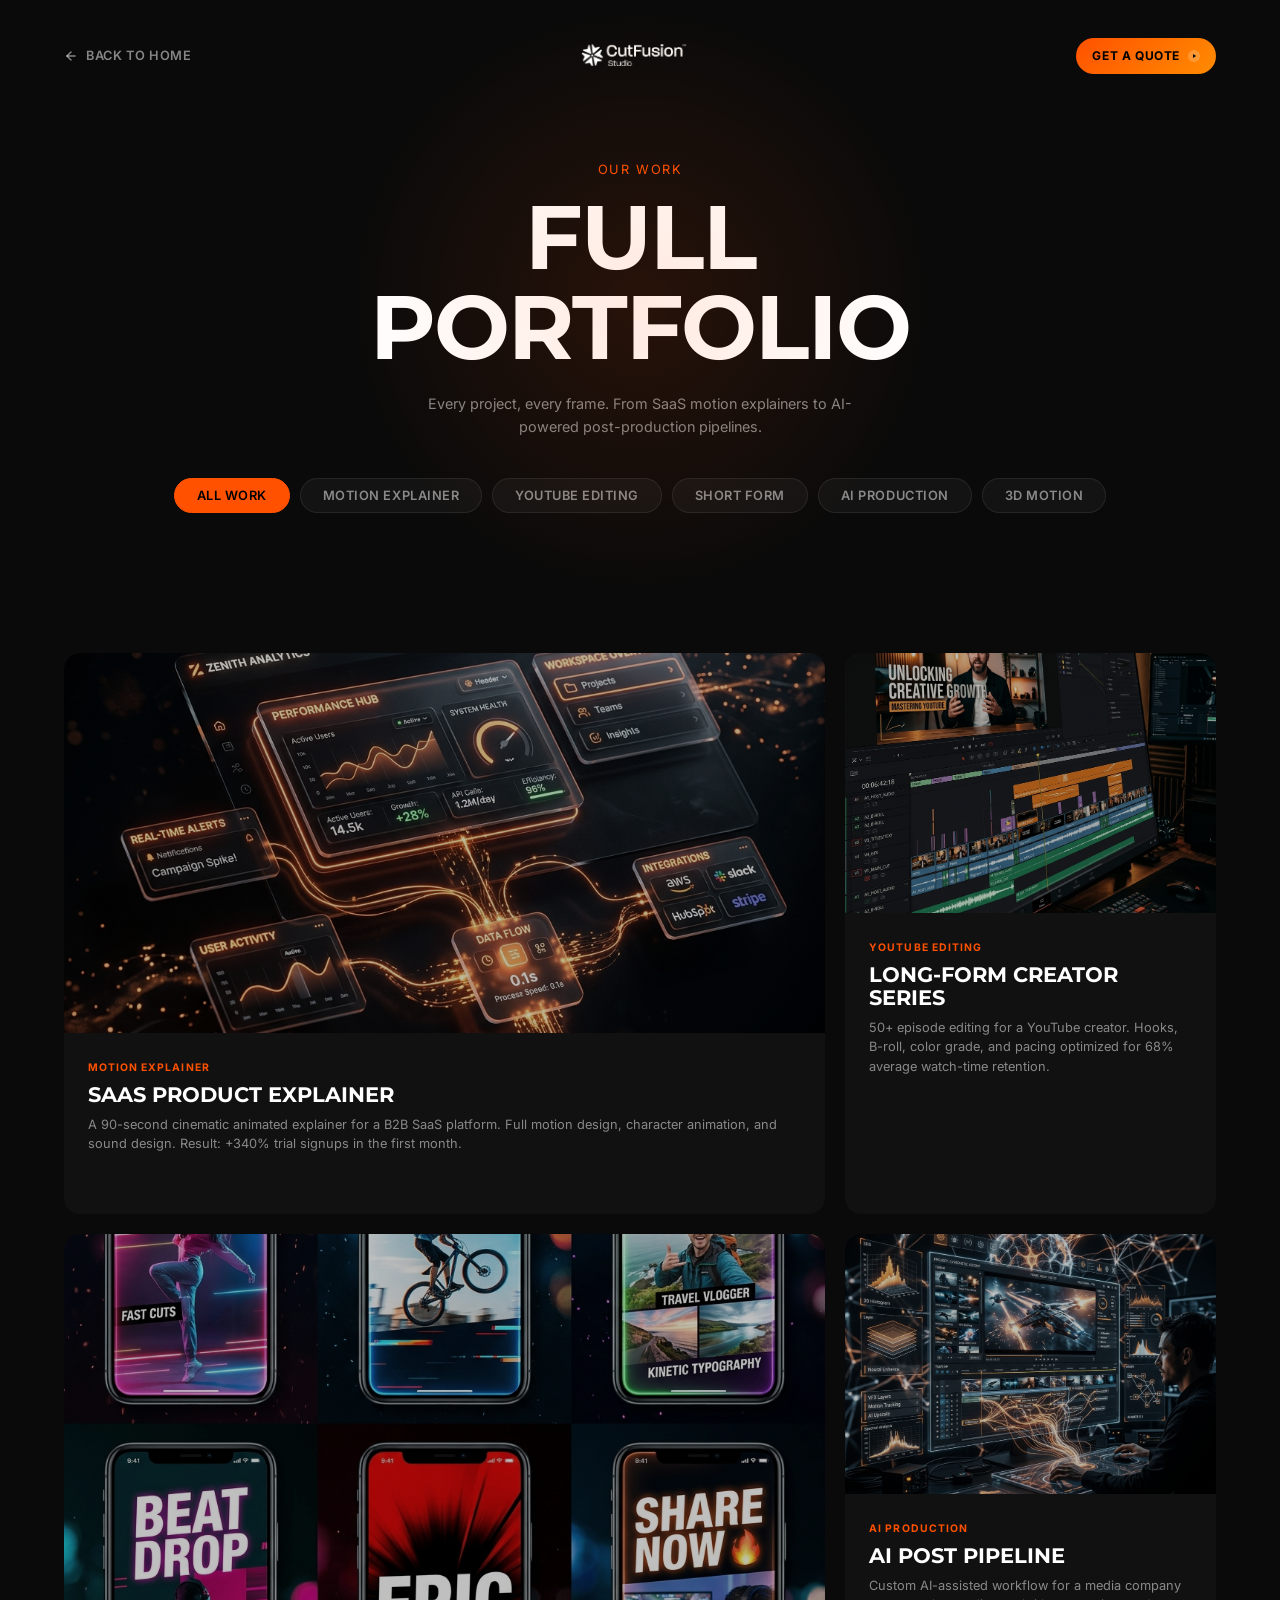
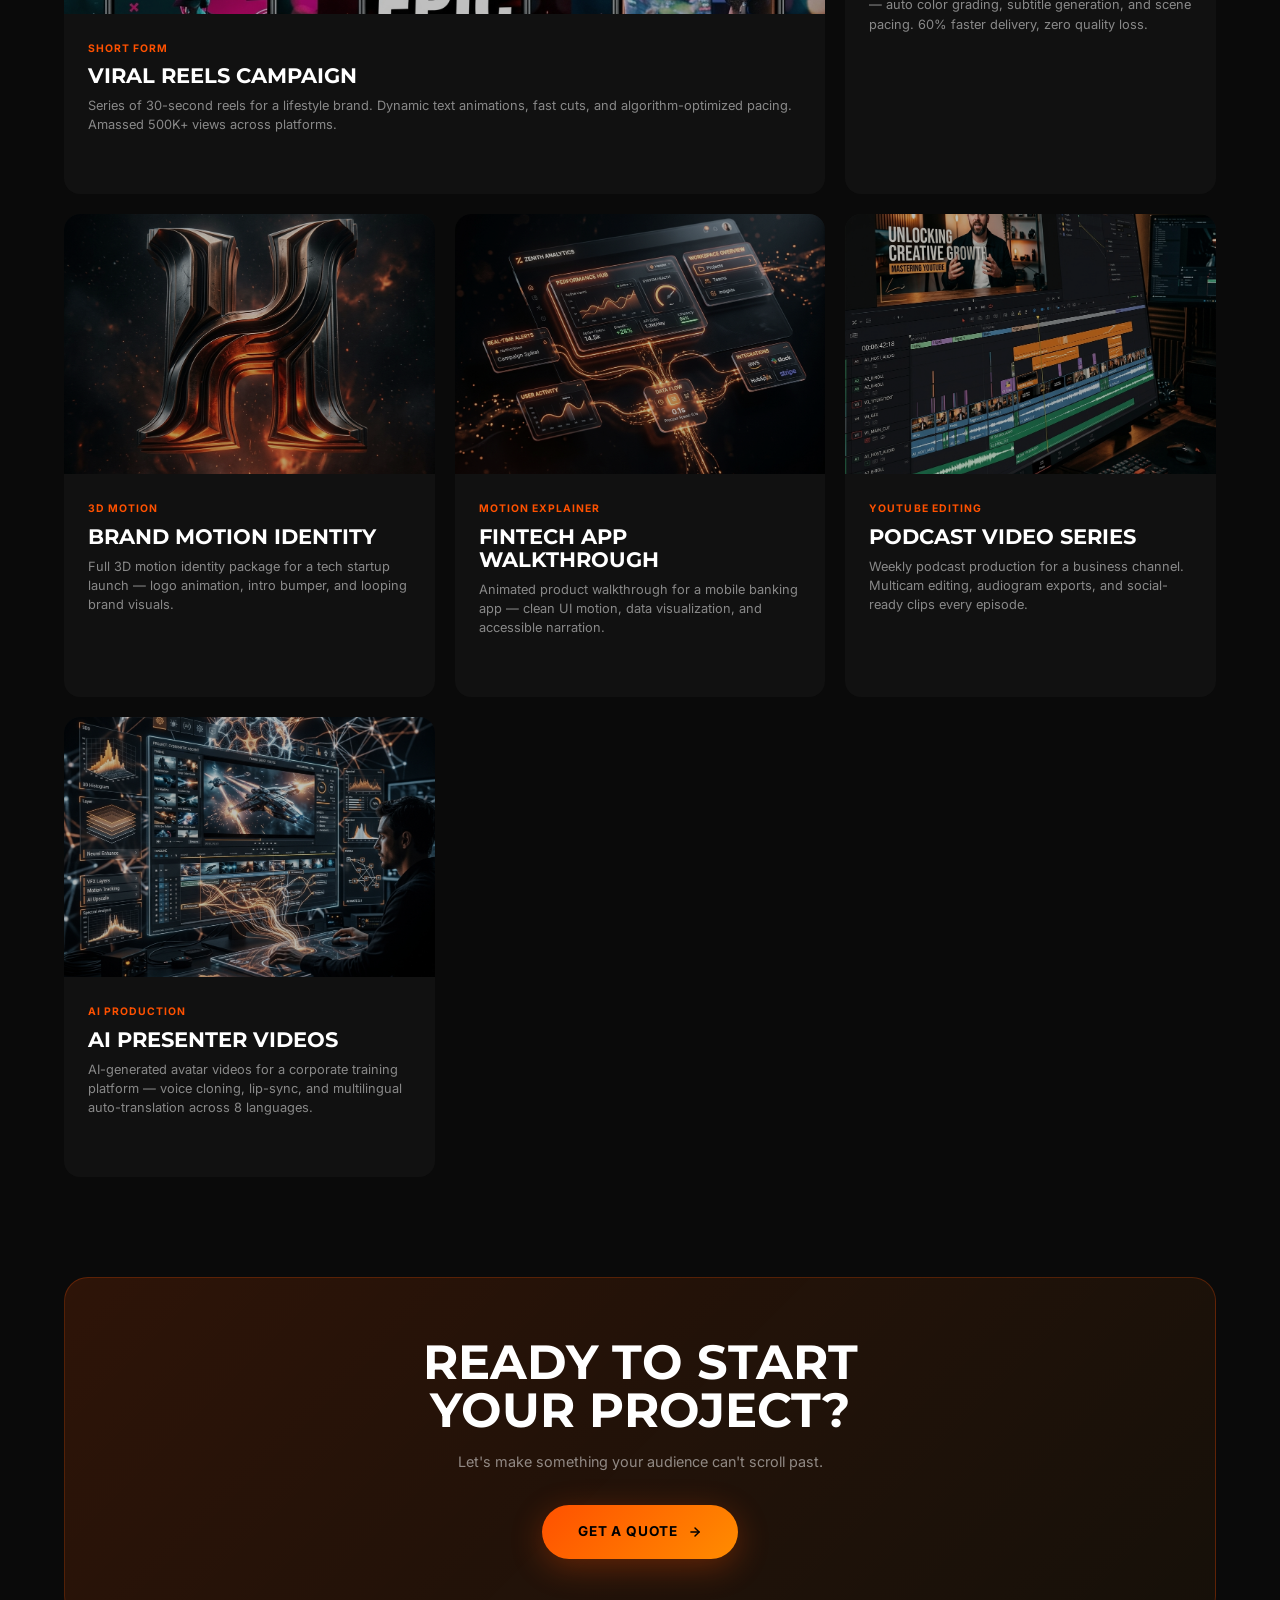
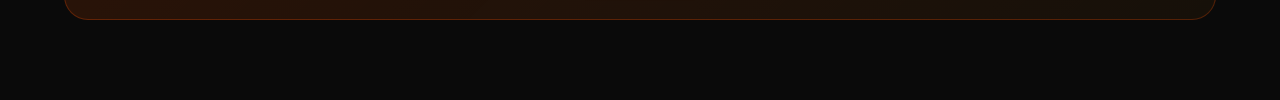
==== portfolio.html @ 1cc3f36e "Initial commit of CutFusion Studio" ====
<!DOCTYPE html>
<html lang="en">
<head>
  <meta charset="UTF-8" />
  <meta name="viewport" content="width=device-width, initial-scale=1.0" />
  <title>Portfolio — CutFusion Studio | Motion Design & Video Editing</title>
  <meta name="description" content="Full portfolio of CutFusion Studio — motion explainers, YouTube editing, short form reels, and AI post-production work." />
  <link rel="preconnect" href="https://fonts.googleapis.com" />
  <link rel="preconnect" href="https://fonts.gstatic.com" crossorigin />
  <link href="https://fonts.googleapis.com/css2?family=Montserrat:wght@700;900&family=Inter:wght@300;400;500;600;700&display=swap" rel="stylesheet" />
  <link rel="stylesheet" href="style.css" />
  <style>
    /* ── Portfolio Page Specific ── */
    .portfolio-page-hero {
      padding: 160px 0 80px;
      text-align: center;
      position: relative;
    }
    .portfolio-page-hero::before {
      content: '';
      position: absolute;
      top: 0; left: 50%;
      transform: translateX(-50%);
      width: 600px;
      height: 600px;
      background: radial-gradient(ellipse at center, rgba(255,81,0,0.12) 0%, transparent 70%);
      pointer-events: none;
    }
    .portfolio-filters {
      display: flex;
      justify-content: center;
      gap: 10px;
      flex-wrap: wrap;
      margin-bottom: 60px;
    }
    .filter-btn {
      padding: 9px 22px;
      border-radius: 100px;
      font-family: var(--font-body);
      font-size: 0.8rem;
      font-weight: 600;
      color: rgba(255,255,255,0.5);
      background: rgba(255,255,255,0.04);
      border: 1px solid rgba(255,255,255,0.08);
      cursor: pointer;
      transition: all 0.25s ease;
      letter-spacing: 0.04em;
      text-transform: uppercase;
    }
    .filter-btn:hover,
    .filter-btn.active {
      color: #000;
      background: var(--accent-primary);
      border-color: var(--accent-primary);
    }
    .portfolio-full-grid {
      display: grid;
      grid-template-columns: repeat(3, 1fr);
      gap: 20px;
      margin-bottom: 100px;
    }
    .portfolio-card {
      border-radius: 16px;
      overflow: hidden;
      background: #111;
      position: relative;
      cursor: pointer;
      transition: transform 0.4s var(--ease-out-expo), box-shadow 0.4s ease;
    }
    .portfolio-card:hover {
      transform: translateY(-6px) scale(1.01);
      box-shadow: 0 24px 60px rgba(0,0,0,0.6);
    }
    .portfolio-card img {
      width: 100%;
      height: 260px;
      object-fit: cover;
      display: block;
      filter: brightness(0.75) grayscale(15%);
      transition: filter 0.4s ease, transform 0.5s ease;
    }
    .portfolio-card:hover img {
      filter: brightness(0.9) grayscale(0%);
      transform: scale(1.04);
    }
    .portfolio-card-body {
      padding: 20px 24px 24px;
    }
    .portfolio-card-tag {
      display: inline-block;
      font-size: 0.65rem;
      font-weight: 700;
      text-transform: uppercase;
      letter-spacing: 0.1em;
      color: var(--accent-primary);
      margin-bottom: 8px;
    }
    .portfolio-card-title {
      font-family: var(--font-display);
      font-size: 1.3rem;
      text-transform: uppercase;
      color: #fff;
      margin-bottom: 8px;
      line-height: 1.1;
    }
    .portfolio-card-desc {
      font-size: 0.8rem;
      color: rgba(255,255,255,0.5);
      line-height: 1.5;
      font-family: var(--font-body);
    }
    .portfolio-card-link {
      display: flex;
      align-items: center;
      gap: 6px;
      margin-top: 16px;
      font-size: 0.78rem;
      font-weight: 600;
      font-family: var(--font-body);
      color: var(--accent-primary);
      text-decoration: none;
      opacity: 0;
      transform: translateY(4px);
      transition: opacity 0.3s ease, transform 0.3s ease;
    }
    .portfolio-card:hover .portfolio-card-link {
      opacity: 1;
      transform: translateY(0);
    }
    /* Featured card spans 2 cols */
    .portfolio-card--featured {
      grid-column: span 2;
    }
    .portfolio-card--featured img {
      height: 380px;
    }
    .back-btn {
      display: inline-flex;
      align-items: center;
      gap: 8px;
      font-family: var(--font-body);
      font-size: 0.8rem;
      font-weight: 600;
      color: rgba(255,255,255,0.5);
      text-decoration: none;
      transition: color 0.2s;
      letter-spacing: 0.05em;
      text-transform: uppercase;
    }
    .back-btn:hover { color: #fff; }

    @media (max-width: 900px) {
      .portfolio-full-grid { grid-template-columns: repeat(2, 1fr); }
      .portfolio-card--featured { grid-column: span 2; }
    }
    @media (max-width: 600px) {
      .portfolio-full-grid { grid-template-columns: 1fr; }
      .portfolio-card--featured { grid-column: span 1; }
      .portfolio-card--featured img { height: 240px; }
    }
  </style>
</head>
<body>

  <!-- Nav -->
  <nav class="nav" id="navbar">
    <div class="container" style="display: flex; justify-content: space-between; align-items: center;">
      <a href="index.html" class="back-btn">
        <svg width="14" height="14" viewBox="0 0 24 24" fill="none" stroke="currentColor" stroke-width="2.5" stroke-linecap="round" stroke-linejoin="round"><line x1="19" y1="12" x2="5" y2="12"></line><polyline points="12 19 5 12 12 5"></polyline></svg>
        Back to Home
      </a>
      <a href="index.html" class="nav-logo magnetic" data-hover style="display: flex; align-items: center; gap: 8px; text-decoration: none;">
        <img src="assets/images/logo.svg" alt="CutFusion Studio Logo" style="height: 64px; width: auto; object-fit: contain;">
      </a>
      <a href="index.html#contact" style="display: flex; align-items: center; gap: 8px; background: linear-gradient(135deg, #ff5100, #ff8c00); padding: 8px 16px; border-radius: 100px; color: #000; font-family: var(--font-body); font-weight: 700; font-size: 0.75rem; letter-spacing: 0.05em; text-transform: uppercase; text-decoration: none;">
        GET A QUOTE
        <svg width="12" height="12" viewBox="0 0 24 24" fill="currentColor"><circle cx="12" cy="12" r="12" fill="#fff" fill-opacity="0.2"/><polygon points="10 8 16 12 10 16" fill="#000"/></svg>
      </a>
    </div>
  </nav>

  <!-- Hero -->
  <section class="portfolio-page-hero">
    <div class="container">
      <p style="font-family: var(--font-body); font-size: 0.8rem; color: var(--accent-primary); text-transform: uppercase; letter-spacing: 0.12em; margin-bottom: 12px;">Our Work</p>
      <h1 style="font-family: var(--font-display); font-size: clamp(3rem, 7vw, 6rem); text-transform: uppercase; line-height: 1; letter-spacing: -0.02em; margin-bottom: 20px;">FULL<br>PORTFOLIO</h1>
      <p style="font-family: var(--font-body); font-size: 0.9rem; color: rgba(255,255,255,0.5); max-width: 480px; margin: 0 auto 40px; line-height: 1.6;">
        Every project, every frame. From SaaS motion explainers to AI-powered post-production pipelines.
      </p>

      <!-- Filter Buttons -->
      <div class="portfolio-filters">
        <button class="filter-btn active" data-filter="all">All Work</button>
        <button class="filter-btn" data-filter="motion">Motion Explainer</button>
        <button class="filter-btn" data-filter="youtube">YouTube Editing</button>
        <button class="filter-btn" data-filter="shortform">Short Form</button>
        <button class="filter-btn" data-filter="ai">AI Production</button>
        <button class="filter-btn" data-filter="3d">3D Motion</button>
      </div>
    </div>
  </section>

  <!-- Portfolio Grid -->
  <section style="padding-bottom: 80px;">
    <div class="container">
      <div class="portfolio-full-grid" id="portfolioGrid">

        <!-- Featured: SaaS Explainer -->
        <div class="portfolio-card portfolio-card--featured" id="saas" data-category="motion">
          <div style="overflow:hidden;">
            <img src="assets/images/portfolio_saas.png" alt="SaaS Explainer" loading="lazy">
          </div>
          <div class="portfolio-card-body">
            <span class="portfolio-card-tag">Motion Explainer</span>
            <h2 class="portfolio-card-title">SaaS Product Explainer</h2>
            <p class="portfolio-card-desc">A 90-second cinematic animated explainer for a B2B SaaS platform. Full motion design, character animation, and sound design. Result: +340% trial signups in the first month.</p>
            <a href="#" class="portfolio-card-link">View Case Study <svg width="12" height="12" viewBox="0 0 24 24" fill="none" stroke="currentColor" stroke-width="2.5" stroke-linecap="round" stroke-linejoin="round"><line x1="5" y1="12" x2="19" y2="12"></line><polyline points="12 5 19 12 12 19"></polyline></svg></a>
          </div>
        </div>

        <!-- YouTube Editing -->
        <div class="portfolio-card" id="youtube" data-category="youtube">
          <div style="overflow:hidden;">
            <img src="assets/images/portfolio_youtube.png" alt="YouTube Editing" loading="lazy">
          </div>
          <div class="portfolio-card-body">
            <span class="portfolio-card-tag">YouTube Editing</span>
            <h2 class="portfolio-card-title">Long-Form Creator Series</h2>
            <p class="portfolio-card-desc">50+ episode editing for a YouTube creator. Hooks, B-roll, color grade, and pacing optimized for 68% average watch-time retention.</p>
            <a href="#" class="portfolio-card-link">View Case Study <svg width="12" height="12" viewBox="0 0 24 24" fill="none" stroke="currentColor" stroke-width="2.5" stroke-linecap="round" stroke-linejoin="round"><line x1="5" y1="12" x2="19" y2="12"></line><polyline points="12 5 19 12 12 19"></polyline></svg></a>
          </div>
        </div>

        <!-- Short Form -->
        <div class="portfolio-card portfolio-card--featured" id="shortform" data-category="shortform">
          <div style="overflow:hidden;">
            <img src="assets/images/portfolio_short.png" alt="Short Form Reels" loading="lazy">
          </div>
          <div class="portfolio-card-body">
            <span class="portfolio-card-tag">Short Form</span>
            <h2 class="portfolio-card-title">Viral Reels Campaign</h2>
            <p class="portfolio-card-desc">Series of 30-second reels for a lifestyle brand. Dynamic text animations, fast cuts, and algorithm-optimized pacing. Amassed 500K+ views across platforms.</p>
            <a href="#" class="portfolio-card-link">View Case Study <svg width="12" height="12" viewBox="0 0 24 24" fill="none" stroke="currentColor" stroke-width="2.5" stroke-linecap="round" stroke-linejoin="round"><line x1="5" y1="12" x2="19" y2="12"></line><polyline points="12 5 19 12 12 19"></polyline></svg></a>
          </div>
        </div>

        <!-- AI Post Production -->
        <div class="portfolio-card" id="ai" data-category="ai">
          <div style="overflow:hidden;">
            <img src="assets/images/portfolio_ai.png" alt="AI Post Production" loading="lazy">
          </div>
          <div class="portfolio-card-body">
            <span class="portfolio-card-tag">AI Production</span>
            <h2 class="portfolio-card-title">AI Post Pipeline</h2>
            <p class="portfolio-card-desc">Custom AI-assisted workflow for a media company — auto color grading, subtitle generation, and scene pacing. 60% faster delivery, zero quality loss.</p>
            <a href="#" class="portfolio-card-link">View Case Study <svg width="12" height="12" viewBox="0 0 24 24" fill="none" stroke="currentColor" stroke-width="2.5" stroke-linecap="round" stroke-linejoin="round"><line x1="5" y1="12" x2="19" y2="12"></line><polyline points="12 5 19 12 12 19"></polyline></svg></a>
          </div>
        </div>

        <!-- 3D Motion -->
        <div class="portfolio-card" id="motion" data-category="3d">
          <div style="overflow:hidden;">
            <img src="assets/images/portfolio_motion.png" alt="3D Motion Design" loading="lazy">
          </div>
          <div class="portfolio-card-body">
            <span class="portfolio-card-tag">3D Motion</span>
            <h2 class="portfolio-card-title">Brand Motion Identity</h2>
            <p class="portfolio-card-desc">Full 3D motion identity package for a tech startup launch — logo animation, intro bumper, and looping brand visuals.</p>
            <a href="#" class="portfolio-card-link">View Case Study <svg width="12" height="12" viewBox="0 0 24 24" fill="none" stroke="currentColor" stroke-width="2.5" stroke-linecap="round" stroke-linejoin="round"><line x1="5" y1="12" x2="19" y2="12"></line><polyline points="12 5 19 12 12 19"></polyline></svg></a>
          </div>
        </div>

        <!-- Extra card 1 -->
        <div class="portfolio-card" data-category="motion">
          <div style="overflow:hidden;">
            <img src="assets/images/portfolio_saas.png" alt="Fintech Explainer" loading="lazy">
          </div>
          <div class="portfolio-card-body">
            <span class="portfolio-card-tag">Motion Explainer</span>
            <h2 class="portfolio-card-title">Fintech App Walkthrough</h2>
            <p class="portfolio-card-desc">Animated product walkthrough for a mobile banking app — clean UI motion, data visualization, and accessible narration.</p>
            <a href="#" class="portfolio-card-link">View Case Study <svg width="12" height="12" viewBox="0 0 24 24" fill="none" stroke="currentColor" stroke-width="2.5" stroke-linecap="round" stroke-linejoin="round"><line x1="5" y1="12" x2="19" y2="12"></line><polyline points="12 5 19 12 12 19"></polyline></svg></a>
          </div>
        </div>

        <!-- Extra card 2 -->
        <div class="portfolio-card" data-category="youtube">
          <div style="overflow:hidden;">
            <img src="assets/images/portfolio_youtube.png" alt="Podcast Editing" loading="lazy">
          </div>
          <div class="portfolio-card-body">
            <span class="portfolio-card-tag">YouTube Editing</span>
            <h2 class="portfolio-card-title">Podcast Video Series</h2>
            <p class="portfolio-card-desc">Weekly podcast production for a business channel. Multicam editing, audiogram exports, and social-ready clips every episode.</p>
            <a href="#" class="portfolio-card-link">View Case Study <svg width="12" height="12" viewBox="0 0 24 24" fill="none" stroke="currentColor" stroke-width="2.5" stroke-linecap="round" stroke-linejoin="round"><line x1="5" y1="12" x2="19" y2="12"></line><polyline points="12 5 19 12 12 19"></polyline></svg></a>
          </div>
        </div>

        <!-- Extra card 3 -->
        <div class="portfolio-card" data-category="ai">
          <div style="overflow:hidden;">
            <img src="assets/images/portfolio_ai.png" alt="AI Avatar" loading="lazy">
          </div>
          <div class="portfolio-card-body">
            <span class="portfolio-card-tag">AI Production</span>
            <h2 class="portfolio-card-title">AI Presenter Videos</h2>
            <p class="portfolio-card-desc">AI-generated avatar videos for a corporate training platform — voice cloning, lip-sync, and multilingual auto-translation across 8 languages.</p>
            <a href="#" class="portfolio-card-link">View Case Study <svg width="12" height="12" viewBox="0 0 24 24" fill="none" stroke="currentColor" stroke-width="2.5" stroke-linecap="round" stroke-linejoin="round"><line x1="5" y1="12" x2="19" y2="12"></line><polyline points="12 5 19 12 12 19"></polyline></svg></a>
          </div>
        </div>

      </div><!-- /grid -->

      <!-- CTA Banner -->
      <div style="background: linear-gradient(135deg, rgba(255,81,0,0.15), rgba(255,140,0,0.05)); border: 1px solid rgba(255,81,0,0.25); border-radius: 24px; padding: 60px 40px; text-align: center;">
        <h2 style="font-family: var(--font-display); font-size: clamp(2rem, 4vw, 3rem); text-transform: uppercase; margin-bottom: 16px; line-height: 1;">READY TO START<br>YOUR PROJECT?</h2>
        <p style="font-family: var(--font-body); color: rgba(255,255,255,0.5); margin-bottom: 32px; font-size: 0.9rem;">Let's make something your audience can't scroll past.</p>
        <a href="index.html#contact" style="display: inline-flex; align-items: center; gap: 10px; background: linear-gradient(135deg, #ff5100, #ff8c00); padding: 16px 36px; border-radius: 100px; color: #000; font-family: var(--font-body); font-weight: 700; font-size: 0.85rem; letter-spacing: 0.06em; text-transform: uppercase; text-decoration: none; transition: transform 0.2s, box-shadow 0.2s; box-shadow: 0 8px 32px rgba(255,81,0,0.3);">
          GET A QUOTE
          <svg width="14" height="14" viewBox="0 0 24 24" fill="none" stroke="currentColor" stroke-width="2.5" stroke-linecap="round" stroke-linejoin="round"><line x1="5" y1="12" x2="19" y2="12"></line><polyline points="12 5 19 12 12 19"></polyline></svg>
        </a>
      </div>

    </div>
  </section>

  <script>
    // ── Nav scroll effect ──
    const nav = document.getElementById('navbar');
    window.addEventListener('scroll', () => {
      nav.classList.toggle('scrolled', window.scrollY > 50);
    });

    // ── Filter buttons ──
    const filterBtns = document.querySelectorAll('.filter-btn');
    const cards = document.querySelectorAll('#portfolioGrid .portfolio-card');

    filterBtns.forEach(btn => {
      btn.addEventListener('click', () => {
        filterBtns.forEach(b => b.classList.remove('active'));
        btn.classList.add('active');

        const filter = btn.dataset.filter;
        cards.forEach(card => {
          const match = filter === 'all' || card.dataset.category === filter;
          card.style.opacity = match ? '1' : '0.2';
          card.style.pointerEvents = match ? 'auto' : 'none';
          card.style.transform = match ? '' : 'scale(0.97)';
          card.style.transition = 'opacity 0.3s ease, transform 0.3s ease';
          // Featured class toggle
          if (filter !== 'all' && card.classList.contains('portfolio-card--featured')) {
            card.style.gridColumn = match ? 'span 2' : 'span 1';
          } else if (filter === 'all') {
            card.style.gridColumn = card.classList.contains('portfolio-card--featured') ? 'span 2' : '';
          }
        });
      });
    });
  </script>
</body>
</html>
---- style.css ----
/* ═══════════════════════════════════════════════════════
   DESIGN SYSTEM — Hype Owl Media — Dark & Vibrant Orange
   ═══════════════════════════════════════════════════════ */

/* ── Google Fonts ── */
@import url('https://fonts.googleapis.com/css2?family=Montserrat:wght@400;500;700;900&family=Inter:wght@400;500;600&display=swap');

/* ── CSS Custom Properties ── */
:root {
  /* Colors — Deep darks with vibrant orange accents */
  --bg-primary: #0a0a0a;
  --bg-secondary: #141414;
  --bg-card: #1a1a1a;
  --bg-card-hover: #222222;
  --bg-glass: rgba(20, 20, 20, 0.85);

  --text-primary: #ffffff;
  --text-secondary: #a0a0a0;
  --text-muted: #666666;

  --accent-primary: #ff5100;    /* vibrant orange */
  --accent-secondary: #ff3300;  /* deeper orange/red */
  --accent-tertiary: #ff8c00;   /* lighter orange */
  --accent-warm: #ff5100;

  --gradient-hero: linear-gradient(135deg, #ff5100 0%, #ff8c00 100%);
  --gradient-card: linear-gradient(145deg, rgba(255, 81, 0, 0.1) 0%, rgba(255, 81, 0, 0.02) 100%);
  --gradient-glow: radial-gradient(600px circle at var(--mouse-x, 50%) var(--mouse-y, 50%), rgba(255, 81, 0, 0.15), transparent 40%);

  --border-subtle: rgba(255, 255, 255, 0.1);
  --border-hover: rgba(255, 81, 0, 0.4);

  /* Typography — Bold, Wide, Modern */
  --font-display: 'Montserrat', sans-serif;
  --font-heading: 'Montserrat', sans-serif;
  --font-body: 'Inter', sans-serif;

  /* Spacing */
  --section-padding: clamp(100px, 14vh, 180px);
  --container-width: 1400px;
  --container-padding: clamp(24px, 5vw, 80px);

  /* Transitions */
  --ease-out-expo: cubic-bezier(0.16, 1, 0.3, 1);
  --ease-out-quint: cubic-bezier(0.22, 1, 0.36, 1);
  --ease-in-out: cubic-bezier(0.65, 0, 0.35, 1);

  /* Cursor position (updated via JS) */
  --mouse-x: 50%;
  --mouse-y: 50%;
}

/* ── Reset & Base ── */
*, *::before, *::after {
  margin: 0;
  padding: 0;
  box-sizing: border-box;
}

html {
  scroll-behavior: smooth;
  scrollbar-width: thin;
  scrollbar-color: var(--accent-primary) var(--bg-secondary);
  cursor: none;
}

body {
  font-family: var(--font-body);
  background-color: var(--bg-primary);
  color: var(--text-primary);
  line-height: 1.6;
  overflow-x: hidden;
  cursor: none;
  -webkit-font-smoothing: antialiased;
  -moz-osx-font-smoothing: grayscale;
}

a { color: inherit; text-decoration: none; cursor: none; }
button { cursor: none; }
img { max-width: 100%; display: block; }
ul, ol { list-style: none; }

::selection {
  background: var(--accent-primary);
  color: var(--bg-primary);
}

::-webkit-scrollbar {
  width: 6px;
}
::-webkit-scrollbar-track {
  background: var(--bg-secondary);
}
::-webkit-scrollbar-thumb {
  background: var(--accent-primary);
  border-radius: 3px;
}

/* ── Grid Canvas Background ── */
#gridCanvas {
  position: fixed;
  top: 0;
  left: 0;
  width: 100%;
  height: 100%;
  z-index: 0;
  pointer-events: none;
  opacity: 1;
}

/* Make sure all page content sits above the canvas */
.preloader,
.cursor-dot,
.cursor-ring,
.noise-overlay,
nav,
section,
footer,
.hero,
main {
  position: relative;
  z-index: 1;
}

/* ── Custom Cursor ── */
.cursor-dot {
  position: fixed;
  top: 0;
  left: 0;
  width: 8px;
  height: 8px;
  background: var(--accent-primary);
  border-radius: 50%;
  pointer-events: none;
  z-index: 10000;
  transform: translate(-50%, -50%);
  transition: width 0.3s var(--ease-out-expo),
              height 0.3s var(--ease-out-expo),
              background 0.3s ease;
  mix-blend-mode: difference;
}

.cursor-ring {
  position: fixed;
  top: 0;
  left: 0;
  width: 44px;
  height: 44px;
  border: 1.5px solid rgba(255, 255, 255, 0.35);
  border-radius: 50%;
  pointer-events: none;
  z-index: 9999;
  transform: translate(-50%, -50%);
  transition: width 0.4s var(--ease-out-expo),
              height 0.4s var(--ease-out-expo),
              border-color 0.3s ease,
              background 0.3s ease;
}

.cursor-dot.hovering {
  width: 60px;
  height: 60px;
  background: rgba(255, 255, 255, 0.12);
  mix-blend-mode: normal;
}

.cursor-ring.hovering {
  width: 80px;
  height: 80px;
  border-color: var(--accent-primary);
  background: rgba(255, 255, 255, 0.03);
}

.cursor-dot.clicking {
  width: 4px;
  height: 4px;
}

.cursor-ring.clicking {
  width: 36px;
  height: 36px;
}

/* ── Preloader ── */
.preloader {
  position: fixed;
  inset: 0;
  z-index: 9999;
  background: var(--bg-primary);
  display: flex;
  align-items: center;
  justify-content: center;
  flex-direction: column;
  transition: opacity 0.6s ease, visibility 0.6s ease;
}

.preloader.hidden {
  opacity: 0;
  visibility: hidden;
  pointer-events: none;
}

.preloader-text {
  font-family: var(--font-display);
  font-size: clamp(2.5rem, 6vw, 5rem);
  font-weight: 400;
  letter-spacing: 0.3em;
  color: var(--text-primary);
  animation: preloaderPulse 1.5s ease-in-out infinite;
}

.preloader-bar {
  width: 200px;
  height: 2px;
  background: var(--bg-card);
  margin-top: 24px;
  border-radius: 2px;
  overflow: hidden;
}

.preloader-bar-fill {
  height: 100%;
  background: var(--gradient-hero);
  border-radius: 2px;
  animation: preloaderFill 2s var(--ease-out-expo) forwards;
}

@keyframes preloaderPulse {
  0%, 100% { opacity: 0.5; }
  50% { opacity: 1; }
}

@keyframes preloaderFill {
  from { width: 0%; }
  to { width: 100%; }
}

/* ── Noise Overlay ── */
.noise-overlay {
  position: fixed;
  inset: 0;
  z-index: 9990;
  pointer-events: none;
  opacity: 0.035;
  background-image: url("data:image/svg+xml,%3Csvg viewBox='0 0 256 256' xmlns='http://www.w3.org/2000/svg'%3E%3Cfilter id='noise'%3E%3CfeTurbulence type='fractalNoise' baseFrequency='0.9' numOctaves='4' stitchTiles='stitch'/%3E%3C/filter%3E%3Crect width='100%25' height='100%25' filter='url(%23noise)'/%3E%3C/svg%3E");
  background-size: 128px 128px;
}

/* ── Container ── */
.container {
  max-width: var(--container-width);
  margin: 0 auto;
  padding: 0 var(--container-padding);
}

/* ── Navigation ── */
.nav {
  position: fixed;
  top: 0;
  left: 0;
  right: 0;
  z-index: 1000;
  padding: 24px 0;
  transition: all 0.5s var(--ease-out-expo);
}

.nav.scrolled {
  padding: 16px 0;
  background: rgba(10, 10, 15, 0.85);
  backdrop-filter: blur(20px) saturate(180%);
  -webkit-backdrop-filter: blur(20px) saturate(180%);
  border-bottom: 1px solid var(--border-subtle);
}

.nav .container {
  display: flex;
  align-items: center;
  justify-content: space-between;
}

.nav-logo {
  font-family: var(--font-display);
  font-size: 1.5rem;
  letter-spacing: 0.15em;
  position: relative;
  color: var(--text-primary);
}

.nav-logo span {
  color: var(--accent-warm);
}

.nav-links {
  display: flex;
  gap: 40px;
  align-items: center;
}

.nav-link {
  font-family: var(--font-body);
  font-size: 0.85rem;
  font-weight: 500;
  color: var(--text-secondary);
  letter-spacing: 0.08em;
  text-transform: uppercase;
  position: relative;
  padding: 4px 0;
  transition: color 0.3s ease;
}

.nav-link::after {
  content: '';
  position: absolute;
  bottom: -2px;
  left: 0;
  width: 0;
  height: 1.5px;
  background: var(--gradient-hero);
  transition: width 0.4s var(--ease-out-expo);
}

.nav-link:hover {
  color: var(--text-primary);
}

.nav-link:hover::after {
  width: 100%;
}

.nav-cta {
  font-family: var(--font-body);
  font-size: 0.85rem;
  font-weight: 500;
  letter-spacing: 0.06em;
  text-transform: uppercase;
  padding: 10px 28px;
  border: 1px solid var(--border-hover);
  border-radius: 100px;
  color: var(--accent-primary);
  background: transparent;
  transition: all 0.4s var(--ease-out-expo);
  position: relative;
  overflow: hidden;
}

.nav-cta::before {
  content: '';
  position: absolute;
  inset: 0;
  background: var(--gradient-hero);
  opacity: 0;
  transition: opacity 0.4s ease;
  border-radius: 100px;
}

.nav-cta:hover {
  border-color: transparent;
  color: var(--bg-primary);
}

.nav-cta:hover::before {
  opacity: 1;
}

.nav-cta span {
  position: relative;
  z-index: 1;
}

/* Mobile menu toggle */
.nav-toggle {
  display: none;
  flex-direction: column;
  gap: 6px;
  background: none;
  border: none;
  padding: 8px;
  z-index: 1001;
}

.nav-toggle span {
  display: block;
  width: 28px;
  height: 2px;
  background: var(--text-primary);
  transition: all 0.3s var(--ease-out-expo);
  transform-origin: center;
}

.nav-toggle.active span:nth-child(1) {
  transform: translateY(8px) rotate(45deg);
}

.nav-toggle.active span:nth-child(2) {
  opacity: 0;
}

.nav-toggle.active span:nth-child(3) {
  transform: translateY(-8px) rotate(-45deg);
}

/* ── Hero Section ── */
.hero {
  min-height: 100vh;
  display: flex;
  align-items: center;
  position: relative;
  overflow: hidden;
  padding: 120px 0 80px;
}

.hero-bg {
  position: absolute;
  inset: 0;
  z-index: 0;
}

.hero-bg img {
  width: 100%;
  height: 100%;
  object-fit: cover;
  opacity: 0.12;
  filter: blur(40px) saturate(150%);
}

.hero-gradient {
  position: absolute;
  inset: 0;
  background: 
    radial-gradient(ellipse 80% 50% at 20% 40%, rgba(192, 132, 252, 0.08), transparent),
    radial-gradient(ellipse 60% 40% at 80% 60%, rgba(129, 140, 248, 0.06), transparent),
    radial-gradient(ellipse 50% 50% at 50% 100%, rgba(10, 10, 15, 1), transparent 70%);
  z-index: 1;
}

.hero-content {
  position: relative;
  z-index: 2;
  max-width: 900px;
}

.hero-tag {
  display: inline-flex;
  align-items: center;
  gap: 10px;
  font-family: var(--font-body);
  font-size: 0.8rem;
  font-weight: 500;
  letter-spacing: 0.15em;
  text-transform: uppercase;
  color: var(--accent-primary);
  margin-bottom: 32px;
  opacity: 0;
  transform: translateY(20px);
  animation: fadeInUp 0.8s var(--ease-out-expo) 2.2s forwards;
}

.hero-tag::before {
  content: '';
  width: 40px;
  height: 1.5px;
  background: var(--gradient-hero);
}

.hero-title {
  font-family: var(--font-display);
  font-size: clamp(3.5rem, 10vw, 9rem);
  line-height: 0.95;
  letter-spacing: 0.04em;
  margin-bottom: 32px;
  text-transform: uppercase;
}

.hero-title .line {
  display: block;
  overflow: hidden;
}

.hero-title .line-inner {
  display: block;
  opacity: 0;
  transform: translateY(110%);
  animation: titleReveal 1s var(--ease-out-expo) forwards;
}

.hero-title .line:nth-child(1) .line-inner { animation-delay: 2.3s; }
.hero-title .line:nth-child(2) .line-inner { animation-delay: 2.45s; }
.hero-title .line:nth-child(3) .line-inner { animation-delay: 2.6s; }

.hero-title .highlight {
  color: var(--accent-warm);
  -webkit-text-fill-color: var(--accent-warm);
  font-style: normal;
}

.hero-description {
  font-size: clamp(1rem, 1.4vw, 1.15rem);
  color: var(--text-secondary);
  max-width: 520px;
  line-height: 1.8;
  margin-bottom: 48px;
  opacity: 0;
  transform: translateY(20px);
  animation: fadeInUp 0.8s var(--ease-out-expo) 2.8s forwards;
}

.hero-actions {
  display: flex;
  align-items: center;
  gap: 32px;
  opacity: 0;
  transform: translateY(20px);
  animation: fadeInUp 0.8s var(--ease-out-expo) 3s forwards;
}

.btn-primary {
  display: inline-flex;
  align-items: center;
  gap: 12px;
  padding: 16px 36px;
  background: var(--gradient-hero);
  color: var(--bg-primary);
  font-family: var(--font-body);
  font-size: 0.9rem;
  font-weight: 600;
  letter-spacing: 0.04em;
  border: none;
  border-radius: 100px;
  position: relative;
  overflow: hidden;
  transition: transform 0.4s var(--ease-out-expo),
              box-shadow 0.4s var(--ease-out-expo);
}

.btn-primary:hover {
  transform: translateY(-2px);
  box-shadow: 0 20px 40px rgba(255, 255, 255, 0.1);
}

.btn-primary .btn-arrow {
  display: inline-flex;
  transition: transform 0.3s var(--ease-out-expo);
}

.btn-primary:hover .btn-arrow {
  transform: translateX(4px);
}

.btn-secondary {
  display: inline-flex;
  align-items: center;
  gap: 10px;
  font-family: var(--font-body);
  font-size: 0.9rem;
  font-weight: 500;
  color: var(--text-secondary);
  background: none;
  border: none;
  padding: 0;
  transition: color 0.3s ease;
}

.btn-secondary:hover {
  color: var(--text-primary);
}

.btn-secondary .play-icon {
  width: 48px;
  height: 48px;
  border-radius: 50%;
  border: 1.5px solid var(--border-hover);
  display: flex;
  align-items: center;
  justify-content: center;
  transition: all 0.4s var(--ease-out-expo);
}

.btn-secondary:hover .play-icon {
  border-color: var(--text-primary);
  background: rgba(255, 255, 255, 0.06);
  transform: scale(1.05);
}

.hero-scroll {
  position: absolute;
  bottom: 40px;
  left: 50%;
  transform: translateX(-50%);
  z-index: 2;
  display: flex;
  flex-direction: column;
  align-items: center;
  gap: 10px;
  opacity: 0;
  animation: fadeInUp 0.8s var(--ease-out-expo) 3.4s forwards;
}

.hero-scroll span {
  font-size: 0.7rem;
  letter-spacing: 0.2em;
  text-transform: uppercase;
  color: var(--text-muted);
}

.scroll-line {
  width: 1px;
  height: 60px;
  background: var(--border-subtle);
  position: relative;
  overflow: hidden;
}

.scroll-line::after {
  content: '';
  position: absolute;
  top: -100%;
  left: 0;
  width: 100%;
  height: 100%;
  background: var(--gradient-hero);
  animation: scrollDown 2s ease-in-out infinite;
}

@keyframes scrollDown {
  0% { top: -100%; }
  100% { top: 100%; }
}

/* ── Section Common ── */
.section {
  padding: var(--section-padding) 0;
  position: relative;
}

.section-header {
  margin-bottom: 64px;
}

.section-tag {
  display: inline-flex;
  align-items: center;
  gap: 10px;
  font-size: 0.75rem;
  font-weight: 600;
  letter-spacing: 0.2em;
  text-transform: uppercase;
  color: var(--accent-primary);
  margin-bottom: 20px;
}

.section-tag::before {
  content: '';
  width: 24px;
  height: 1.5px;
  background: var(--accent-primary);
}

.section-title {
  font-family: var(--font-display);
  font-size: clamp(2.8rem, 6vw, 5.5rem);
  line-height: 1.0;
  letter-spacing: 0.04em;
  text-transform: uppercase;
}

.section-title .italic {
  font-style: normal;
  color: var(--accent-warm);
}

/* ── Marquee ── */
.marquee-section {
  padding: 60px 0;
  overflow: hidden;
  border-top: 1px solid var(--border-subtle);
  border-bottom: 1px solid var(--border-subtle);
}

.marquee-track {
  display: flex;
  gap: 60px;
  animation: marquee 30s linear infinite;
  width: max-content;
}

.marquee-item {
  font-family: var(--font-display);
  font-size: clamp(2rem, 4vw, 4.5rem);
  text-transform: uppercase;
  letter-spacing: 0.05em;
  color: var(--text-muted);
  white-space: nowrap;
  display: flex;
  align-items: center;
  gap: 60px;
  transition: color 0.3s ease;
}

.marquee-item:hover {
  color: var(--text-primary);
}

.marquee-dot {
  width: 8px;
  height: 8px;
  border-radius: 0;
  background: var(--accent-warm);
  flex-shrink: 0;
  transform: rotate(45deg);
}

@keyframes marquee {
  from { transform: translateX(0); }
  to { transform: translateX(-50%); }
}

/* ── Selected Works ── */
.works-grid {
  display: grid;
  gap: 40px;
}

.work-item {
  display: grid;
  grid-template-columns: 1fr 1fr;
  gap: 40px;
  align-items: center;
  padding: 40px;
  background: var(--gradient-card);
  border: 1px solid var(--border-subtle);
  border-radius: 24px;
  position: relative;
  overflow: hidden;
  transition: all 0.5s var(--ease-out-expo);
}

.work-item::before {
  content: '';
  position: absolute;
  inset: 0;
  background: var(--gradient-glow);
  opacity: 0;
  transition: opacity 0.5s ease;
}

.work-item:hover::before {
  opacity: 1;
}

.work-item:hover {
  border-color: var(--border-hover);
  transform: translateY(-4px);
  box-shadow: 0 30px 60px rgba(0, 0, 0, 0.3);
}

.work-item:nth-child(even) {
  direction: rtl;
}

.work-item:nth-child(even) > * {
  direction: ltr;
}

.work-image {
  border-radius: 16px;
  overflow: hidden;
  position: relative;
  aspect-ratio: 16/11;
}

.work-image img {
  width: 100%;
  height: 100%;
  object-fit: cover;
  transition: transform 0.8s var(--ease-out-expo);
}

.work-item:hover .work-image img {
  transform: scale(1.05);
}

.work-image-overlay {
  position: absolute;
  inset: 0;
  background: linear-gradient(to bottom, transparent 60%, rgba(10, 10, 15, 0.6));
  pointer-events: none;
}

.work-info {
  padding: 20px;
  position: relative;
  z-index: 1;
}

.work-category {
  font-size: 0.75rem;
  font-weight: 600;
  letter-spacing: 0.15em;
  text-transform: uppercase;
  color: var(--accent-primary);
  margin-bottom: 16px;
}

.work-title {
  font-family: var(--font-display);
  font-size: clamp(2rem, 3.5vw, 3.2rem);
  line-height: 1.05;
  margin-bottom: 16px;
  letter-spacing: 0.04em;
  text-transform: uppercase;
}

.work-desc {
  font-size: 0.95rem;
  color: var(--text-secondary);
  line-height: 1.7;
  margin-bottom: 28px;
}

.work-tags {
  display: flex;
  flex-wrap: wrap;
  gap: 8px;
  margin-bottom: 28px;
}

.work-tag {
  font-size: 0.72rem;
  font-weight: 500;
  letter-spacing: 0.06em;
  text-transform: uppercase;
  padding: 6px 16px;
  border: 1px solid var(--border-subtle);
  border-radius: 100px;
  color: var(--text-secondary);
  transition: all 0.3s ease;
}

.work-tag:hover {
  border-color: var(--accent-primary);
  color: var(--accent-primary);
}

.work-link {
  display: inline-flex;
  align-items: center;
  gap: 8px;
  font-size: 0.85rem;
  font-weight: 500;
  color: var(--accent-primary);
  transition: gap 0.3s var(--ease-out-expo);
}

.work-link:hover {
  gap: 14px;
}

.work-link svg {
  transition: transform 0.3s var(--ease-out-expo);
}

.work-link:hover svg {
  transform: translateX(2px);
}

/* ── About Section ── */
.about-grid {
  display: grid;
  grid-template-columns: 1fr 1fr;
  gap: 80px;
  align-items: start;
}

.about-text h3 {
  font-family: var(--font-heading);
  font-size: clamp(1.3rem, 2.2vw, 1.8rem);
  line-height: 1.4;
  margin-bottom: 24px;
  font-weight: 700;
}

.about-text h3 .italic {
  font-style: normal;
  color: var(--accent-warm);
}

.about-text p {
  color: var(--text-secondary);
  line-height: 1.8;
  margin-bottom: 20px;
  font-size: 0.95rem;
}

.about-stats {
  display: grid;
  grid-template-columns: repeat(3, 1fr);
  gap: 24px;
  margin-top: 48px;
}

.stat {
  text-align: center;
  padding: 28px 16px;
  border: 1px solid var(--border-subtle);
  border-radius: 20px;
  background: var(--gradient-card);
  transition: all 0.4s var(--ease-out-expo);
}

.stat:hover {
  border-color: var(--border-hover);
  transform: translateY(-4px);
}

.stat-number {
  font-family: var(--font-display);
  font-size: clamp(2.5rem, 3.5vw, 3.5rem);
  font-weight: 400;
  letter-spacing: 0.04em;
  color: var(--text-primary);
  line-height: 1;
  margin-bottom: 8px;
}

.stat-label {
  font-size: 0.78rem;
  color: var(--text-muted);
  letter-spacing: 0.08em;
  text-transform: uppercase;
}

/* Skills */
.skills-grid {
  display: grid;
  gap: 20px;
}

.skill-bar {
  position: relative;
}

.skill-header {
  display: flex;
  justify-content: space-between;
  align-items: center;
  margin-bottom: 10px;
}

.skill-name {
  font-size: 0.85rem;
  font-weight: 500;
  color: var(--text-primary);
}

.skill-percent {
  font-size: 0.8rem;
  color: var(--accent-primary);
  font-weight: 600;
}

.skill-track {
  height: 4px;
  background: var(--bg-card);
  border-radius: 4px;
  overflow: hidden;
}

.skill-fill {
  height: 100%;
  background: var(--gradient-hero);
  border-radius: 4px;
  width: 0;
  transition: width 1.5s var(--ease-out-expo);
}

.skill-fill.animated {
  /* width is set inline */
}

/* ── Services Section ── */
.services-grid {
  display: grid;
  grid-template-columns: repeat(3, 1fr);
  gap: 24px;
}

.service-card {
  padding: 44px 36px;
  background: var(--gradient-card);
  border: 1px solid var(--border-subtle);
  border-radius: 24px;
  position: relative;
  overflow: hidden;
  transition: all 0.5s var(--ease-out-expo);
}

.service-card::before {
  content: '';
  position: absolute;
  inset: 0;
  background: var(--gradient-glow);
  opacity: 0;
  transition: opacity 0.5s ease;
}

.service-card:hover::before {
  opacity: 1;
}

.service-card:hover {
  border-color: var(--border-hover);
  transform: translateY(-6px);
  box-shadow: 0 30px 60px rgba(0, 0, 0, 0.25);
}

.service-icon {
  width: 56px;
  height: 56px;
  border-radius: 16px;
  background: rgba(255, 255, 255, 0.06);
  display: flex;
  align-items: center;
  justify-content: center;
  margin-bottom: 28px;
  font-size: 1.5rem;
  position: relative;
  z-index: 1;
}

.service-card h3 {
  font-family: var(--font-heading);
  font-size: 1.3rem;
  font-weight: 700;
  margin-bottom: 14px;
  position: relative;
  z-index: 1;
}

.service-card p {
  font-size: 0.9rem;
  color: var(--text-secondary);
  line-height: 1.7;
  position: relative;
  z-index: 1;
}

.service-number {
  position: absolute;
  top: 20px;
  right: 24px;
  font-family: var(--font-heading);
  font-size: 5rem;
  font-weight: 900;
  color: rgba(255, 255, 255, 0.02);
  line-height: 1;
  z-index: 0;
}

/* ── Testimonials ── */
.testimonials-track {
  display: flex;
  gap: 24px;
  overflow-x: auto;
  scroll-snap-type: x mandatory;
  -ms-overflow-style: none;
  scrollbar-width: none;
  padding-bottom: 20px;
}

.testimonials-track::-webkit-scrollbar {
  display: none;
}

.testimonial-card {
  min-width: 420px;
  max-width: 420px;
  scroll-snap-align: start;
  padding: 40px;
  background: var(--gradient-card);
  border: 1px solid var(--border-subtle);
  border-radius: 24px;
  transition: all 0.4s var(--ease-out-expo);
  flex-shrink: 0;
}

.testimonial-card:hover {
  border-color: var(--border-hover);
  transform: translateY(-4px);
}

.testimonial-quote {
  font-size: 0.95rem;
  line-height: 1.8;
  color: var(--text-secondary);
  margin-bottom: 28px;
  position: relative;
  padding-left: 20px;
  border-left: 2px solid var(--accent-primary);
}

.testimonial-author {
  display: flex;
  align-items: center;
  gap: 14px;
}

.testimonial-avatar {
  width: 48px;
  height: 48px;
  border-radius: 50%;
  background: var(--gradient-hero);
  display: flex;
  align-items: center;
  justify-content: center;
  font-family: var(--font-heading);
  font-weight: 700;
  font-size: 1rem;
  color: var(--bg-primary);
}

.testimonial-name {
  font-weight: 600;
  font-size: 0.95rem;
}

.testimonial-role {
  font-size: 0.8rem;
  color: var(--text-muted);
  margin-top: 2px;
}

/* ── Contact Section ── */
.contact-wrapper {
  display: grid;
  grid-template-columns: 1fr 1fr;
  gap: 80px;
  align-items: start;
}

.contact-info h3 {
  font-family: var(--font-display);
  font-size: clamp(1.8rem, 3vw, 3rem);
  line-height: 1.1;
  margin-bottom: 20px;
  letter-spacing: 0.04em;
  text-transform: uppercase;
}

.contact-info h3 .italic {
  font-style: normal;
  color: var(--accent-warm);
}

.contact-info p {
  color: var(--text-secondary);
  line-height: 1.7;
  margin-bottom: 40px;
  font-size: 0.95rem;
}

.contact-details {
  display: flex;
  flex-direction: column;
  gap: 20px;
}

.contact-detail {
  display: flex;
  align-items: center;
  gap: 16px;
  padding: 16px 20px;
  border: 1px solid var(--border-subtle);
  border-radius: 16px;
  transition: all 0.3s var(--ease-out-expo);
}

.contact-detail:hover {
  border-color: var(--border-hover);
  background: rgba(255, 255, 255, 0.03);
}

.contact-detail-icon {
  width: 44px;
  height: 44px;
  border-radius: 12px;
  background: rgba(255, 255, 255, 0.06);
  display: flex;
  align-items: center;
  justify-content: center;
  flex-shrink: 0;
}

.contact-detail-text {
  font-size: 0.9rem;
  color: var(--text-secondary);
}

.contact-detail-label {
  font-size: 0.72rem;
  letter-spacing: 0.1em;
  text-transform: uppercase;
  color: var(--text-muted);
  margin-bottom: 2px;
}

.contact-form {
  display: flex;
  flex-direction: column;
  gap: 20px;
}

.form-group {
  position: relative;
}

.form-group input,
.form-group textarea {
  width: 100%;
  padding: 18px 20px;
  background: var(--bg-card);
  border: 1px solid var(--border-subtle);
  border-radius: 16px;
  color: var(--text-primary);
  font-family: var(--font-body);
  font-size: 0.9rem;
  outline: none;
  transition: all 0.3s var(--ease-out-expo);
  cursor: none;
}

.form-group textarea {
  min-height: 140px;
  resize: vertical;
}

.form-group input:focus,
.form-group textarea:focus {
  border-color: var(--accent-primary);
  box-shadow: 0 0 0 3px rgba(255, 255, 255, 0.06);
}

.form-group input::placeholder,
.form-group textarea::placeholder {
  color: var(--text-muted);
}

.form-row {
  display: grid;
  grid-template-columns: 1fr 1fr;
  gap: 20px;
}

.btn-submit {
  display: inline-flex;
  align-items: center;
  justify-content: center;
  gap: 12px;
  padding: 18px 40px;
  background: var(--gradient-hero);
  color: var(--bg-primary);
  font-family: var(--font-body);
  font-size: 0.9rem;
  font-weight: 600;
  letter-spacing: 0.04em;
  border: none;
  border-radius: 16px;
  transition: all 0.4s var(--ease-out-expo);
  width: 100%;
}

.btn-submit:hover {
  transform: translateY(-2px);
  box-shadow: 0 20px 40px rgba(255, 255, 255, 0.08);
}

/* ── Footer ── */
.footer {
  padding: 60px 0 40px;
  border-top: 1px solid var(--border-subtle);
}

.footer-content {
  display: flex;
  justify-content: space-between;
  align-items: center;
  margin-bottom: 40px;
}

.footer-logo {
  font-family: var(--font-display);
  font-size: 1.8rem;
  letter-spacing: 0.15em;
  color: var(--text-primary);
}

.footer-logo span {
  color: var(--accent-warm);
}

.footer-socials {
  display: flex;
  gap: 16px;
}

.social-link {
  width: 44px;
  height: 44px;
  border-radius: 12px;
  border: 1px solid var(--border-subtle);
  display: flex;
  align-items: center;
  justify-content: center;
  transition: all 0.3s var(--ease-out-expo);
  color: var(--text-secondary);
}

.social-link:hover {
  border-color: var(--accent-primary);
  color: var(--accent-primary);
  transform: translateY(-3px);
  background: rgba(255, 255, 255, 0.03);
}

.footer-bottom {
  display: flex;
  justify-content: space-between;
  align-items: center;
  padding-top: 24px;
  border-top: 1px solid var(--border-subtle);
  font-size: 0.8rem;
  color: var(--text-muted);
}

.footer-bottom a {
  color: var(--text-secondary);
  transition: color 0.3s ease;
}

.footer-bottom a:hover {
  color: var(--accent-primary);
}

/* ── Scroll Reveal Animations ── */
.reveal {
  opacity: 0;
  transform: translateY(40px);
  transition: opacity 0.8s var(--ease-out-expo),
              transform 0.8s var(--ease-out-expo);
}

.reveal.visible {
  opacity: 1;
  transform: translateY(0);
}

.reveal-delay-1 { transition-delay: 0.1s; }
.reveal-delay-2 { transition-delay: 0.2s; }
.reveal-delay-3 { transition-delay: 0.3s; }
.reveal-delay-4 { transition-delay: 0.4s; }
.reveal-delay-5 { transition-delay: 0.5s; }

.reveal-left {
  opacity: 0;
  transform: translateX(-40px);
  transition: opacity 0.8s var(--ease-out-expo),
              transform 0.8s var(--ease-out-expo);
}

.reveal-left.visible {
  opacity: 1;
  transform: translateX(0);
}

.reveal-right {
  opacity: 0;
  transform: translateX(40px);
  transition: opacity 0.8s var(--ease-out-expo),
              transform 0.8s var(--ease-out-expo);
}

.reveal-right.visible {
  opacity: 1;
  transform: translateX(0);
}

.reveal-scale {
  opacity: 0;
  transform: scale(0.9);
  transition: opacity 0.8s var(--ease-out-expo),
              transform 0.8s var(--ease-out-expo);
}

.reveal-scale.visible {
  opacity: 1;
  transform: scale(1);
}

/* ── Keyframes ── */
@keyframes fadeInUp {
  from {
    opacity: 0;
    transform: translateY(20px);
  }
  to {
    opacity: 1;
    transform: translateY(0);
  }
}

@keyframes titleReveal {
  from {
    opacity: 0;
    transform: translateY(110%);
  }
  to {
    opacity: 1;
    transform: translateY(0);
  }
}

/* ── Magnetic button effect ── */
.magnetic {
  transition: transform 0.3s var(--ease-out-expo);
}

/* ── Parallax float ── */
.float-anim {
  animation: float 6s ease-in-out infinite;
}

@keyframes float {
  0%, 100% { transform: translateY(0); }
  50% { transform: translateY(-12px); }
}

/* ═══════ RESPONSIVE ═══════ */
@media (max-width: 1024px) {
  .work-item {
    grid-template-columns: 1fr;
  }

  .work-item:nth-child(even) {
    direction: ltr;
  }

  .about-grid {
    grid-template-columns: 1fr;
    gap: 48px;
  }

  .services-grid {
    grid-template-columns: repeat(2, 1fr);
  }

  .contact-wrapper {
    grid-template-columns: 1fr;
    gap: 48px;
  }
}

@media (max-width: 768px) {
  .nav-links {
    position: fixed;
    top: 0;
    right: -100%;
    width: 70%;
    max-width: 320px;
    height: 100vh;
    background: var(--bg-secondary);
    border-left: 1px solid var(--border-subtle);
    flex-direction: column;
    justify-content: center;
    gap: 32px;
    padding: 40px;
    transition: right 0.5s var(--ease-out-expo);
    z-index: 1000;
  }

  .nav-links.open {
    right: 0;
  }

  .nav-toggle {
    display: flex;
  }

  .services-grid {
    grid-template-columns: 1fr;
  }

  .about-stats {
    grid-template-columns: repeat(3, 1fr);
    gap: 12px;
  }

  .testimonial-card {
    min-width: 300px;
    max-width: 300px;
  }

  .form-row {
    grid-template-columns: 1fr;
  }

  .footer-content {
    flex-direction: column;
    gap: 24px;
    text-align: center;
  }

  .footer-bottom {
    flex-direction: column;
    gap: 12px;
    text-align: center;
  }

  /* Hide custom cursor on touch devices */
  .cursor-dot,
  .cursor-ring {
    display: none;
  }

  html, body, a, button {
    cursor: auto;
  }

  .hero-actions {
    flex-direction: column;
    align-items: flex-start;
    gap: 20px;
  }
}

@media (max-width: 480px) {
  .about-stats {
    grid-template-columns: 1fr;
  }

  .hero-title {
    font-size: clamp(2.5rem, 10vw, 4rem);
  }
}

/* ── Smooth section divider ── */
.section-divider {
  height: 1px;
  background: linear-gradient(to right, transparent, var(--border-subtle) 20%, var(--border-subtle) 80%, transparent);
  margin: 0 auto;
  max-width: var(--container-width);
}

/* ── Clients Section (Trusted By) ── */
.clients-section {
  padding: 80px 0;
  background: var(--bg-secondary);
  border-top: 1px solid var(--border-subtle);
  border-bottom: 1px solid var(--border-subtle);
  text-align: center;
}

.clients-tag {
  font-family: var(--font-body);
  font-size: 0.85rem;
  color: var(--text-secondary);
  text-transform: uppercase;
  letter-spacing: 0.1em;
  margin-bottom: 40px;
}

.clients-track-wrapper {
  overflow: hidden;
  width: 100%;
  padding: 20px 0;
  mask-image: linear-gradient(to right, transparent, black 10%, black 90%, transparent);
  -webkit-mask-image: linear-gradient(to right, transparent, black 10%, black 90%, transparent);
}

.clients-track {
  display: flex;
  align-items: center;
  justify-content: center;
  gap: clamp(40px, 6vw, 80px);
  flex-wrap: wrap;
  max-width: 1200px;
  margin: 0 auto;
}

.client-logo {
  color: #fff;
  opacity: 0.4;
  filter: grayscale(100%);
  transition: all 0.4s cubic-bezier(0.25, 0.46, 0.45, 0.94);
  cursor: pointer;
  display: flex;
  align-items: center;
  justify-content: center;
}

.client-logo svg:not(.yt-verified) {
  height: clamp(24px, 3vw, 32px);
  width: auto;
  max-width: 120px;
  transition: color 0.4s ease;
}

.client-logo:hover {
  opacity: 1;
  filter: grayscale(0%) drop-shadow(0 4px 12px rgba(255, 255, 255, 0.05));
  transform: scale(1.05) translateY(-2px);
  color: var(--brand-color, #fff); /* Uses the inline style variable */
}

/* YouTube Channels in Client Bar */
.yt-profile {
  display: flex;
  align-items: center;
  gap: 12px;
  padding: 6px 16px 6px 6px;
  background: rgba(255, 255, 255, 0.03);
  border: 1px solid rgba(255, 255, 255, 0.05);
  border-radius: 40px;
  transition: all 0.4s ease;
}

.client-logo:hover .yt-profile {
  background: rgba(255, 255, 255, 0.08);
  border-color: rgba(255, 255, 255, 0.15);
  box-shadow: 0 4px 20px rgba(0, 0, 0, 0.2), inset 0 1px 0 rgba(255, 255, 255, 0.1); /* Glossy feel */
}

.yt-avatar {
  width: 32px;
  height: 32px;
  border-radius: 50%;
  background: var(--text-secondary);
  color: #000;
  display: flex;
  align-items: center;
  justify-content: center;
  font-family: var(--font-display);
  font-weight: 700;
  font-size: 1.2rem;
  line-height: 1;
  transition: all 0.4s ease;
}

.client-logo:hover .yt-avatar {
  background: var(--brand-color);
  color: #fff;
  box-shadow: 0 0 15px var(--brand-color);
}

.yt-info {
  display: flex;
  align-items: center;
  gap: 6px;
}

.yt-name {
  font-family: var(--font-body);
  font-weight: 600;
  font-size: 0.85rem;
  color: var(--text-primary);
  letter-spacing: 0;
}

.yt-verified {
  width: 14px;
  height: 14px;
  color: var(--text-secondary);
  transition: color 0.4s ease;
}

.client-logo:hover .yt-verified {
  color: var(--brand-color);
}

/* ═══════════════════════════════════════════════
   PORTFOLIO BENTO GRID
   ═══════════════════════════════════════════════ */

.portfolio-bento-grid {
  display: grid;
  grid-template-columns: repeat(3, 1fr);
  grid-auto-rows: 280px;
  gap: 16px;
}

.bento-tile {
  position: relative;
  border-radius: 16px;
  overflow: hidden;
  background: #111;
  cursor: pointer;
  transition: transform 0.4s var(--ease-out-expo), box-shadow 0.4s ease;
}

.bento-tile:hover {
  transform: scale(1.02);
  box-shadow: 0 20px 60px rgba(0, 0, 0, 0.5);
}

.bento-img-wrap {
  position: absolute;
  inset: 0;
  overflow: hidden;
}

.bento-img-wrap img {
  width: 100%;
  height: 100%;
  object-fit: cover;
  transition: transform 0.6s var(--ease-out-expo), filter 0.4s ease;
  filter: brightness(0.7) grayscale(20%);
}

.bento-tile:hover .bento-img-wrap img {
  transform: scale(1.06);
  filter: brightness(0.9) grayscale(0%);
}

.bento-overlay {
  position: absolute;
  inset: 0;
  background: linear-gradient(
    to top,
    rgba(0, 0, 0, 0.9) 0%,
    rgba(0, 0, 0, 0.5) 40%,
    transparent 80%
  );
  transition: opacity 0.4s ease;
}

.bento-tile:hover .bento-overlay {
  background: linear-gradient(
    to top,
    rgba(0, 0, 0, 0.95) 0%,
    rgba(255, 81, 0, 0.15) 50%,
    transparent 80%
  );
}

/* Info block — always visible at bottom */
.bento-info {
  position: absolute;
  bottom: 0;
  left: 0;
  right: 0;
  padding: 20px 24px;
  transform: translateY(0);
  transition: transform 0.4s var(--ease-out-expo);
}

.bento-tag {
  display: inline-block;
  font-family: var(--font-body);
  font-size: 0.65rem;
  font-weight: 700;
  text-transform: uppercase;
  letter-spacing: 0.1em;
  color: var(--accent-primary);
  margin-bottom: 6px;
}

.bento-title {
  font-family: var(--font-display);
  font-size: 1.2rem;
  text-transform: uppercase;
  color: #fff;
  line-height: 1.1;
  margin-bottom: 6px;
}

.bento-desc {
  font-family: var(--font-body);
  font-size: 0.78rem;
  color: rgba(255,255,255,0.6);
  line-height: 1.4;
  max-height: 0;
  overflow: hidden;
  opacity: 0;
  transition: max-height 0.4s var(--ease-out-expo), opacity 0.3s ease;
}

.bento-tile:hover .bento-desc {
  max-height: 60px;
  opacity: 1;
}

/* Arrow link in top-right corner */
.bento-link {
  position: absolute;
  top: 16px;
  right: 16px;
  width: 40px;
  height: 40px;
  background: rgba(255,255,255,0.08);
  border: 1px solid rgba(255,255,255,0.12);
  border-radius: 50%;
  display: flex;
  align-items: center;
  justify-content: center;
  color: #fff;
  text-decoration: none;
  backdrop-filter: blur(8px);
  opacity: 0;
  transform: scale(0.8) rotate(-45deg);
  transition: all 0.3s var(--ease-out-expo);
}

.bento-tile:hover .bento-link {
  opacity: 1;
  transform: scale(1) rotate(0deg);
  background: var(--accent-primary);
  border-color: var(--accent-primary);
}

/* View All button */
.btn-view-all {
  display: inline-flex;
  align-items: center;
  gap: 10px;
  padding: 16px 36px;
  background: transparent;
  border: 1px solid rgba(255,255,255,0.2);
  border-radius: 100px;
  font-family: var(--font-body);
  font-size: 0.85rem;
  font-weight: 700;
  letter-spacing: 0.08em;
  color: #fff;
  text-decoration: none;
  transition: all 0.35s var(--ease-out-expo);
}

.btn-view-all:hover {
  background: var(--accent-primary);
  border-color: var(--accent-primary);
  color: #000;
  transform: translateY(-2px);
  box-shadow: 0 12px 40px rgba(255, 81, 0, 0.35);
}

.portfolio-cta-btn:hover {
  background: rgba(255,255,255,0.1);
  border-color: rgba(255,255,255,0.3);
  transform: translateY(-2px);
}

@media (max-width: 900px) {
  .portfolio-bento-grid {
    grid-template-columns: repeat(2, 1fr);
    grid-auto-rows: 220px;
  }
  .bento-tile[style*="grid-column: span 2"] {
    grid-column: span 2 !important;
  }
  .bento-tile[style*="grid-row: span 2"] {
    grid-row: span 1 !important;
  }
  .portfolio-header {
    flex-direction: column;
    align-items: flex-start;
    gap: 20px;
  }
}

@media (max-width: 600px) {
  .portfolio-bento-grid {
    grid-template-columns: 1fr;
    grid-auto-rows: 240px;
  }
  .bento-tile[style*="grid-column: span 2"],
  .bento-tile[style*="grid-row: span 2"] {
    grid-column: span 1 !important;
    grid-row: span 1 !important;
  }
}

/* ═══════════════════════════════════════════════
   CLIENTS — Animated Infinite Marquee (improved)
   ═══════════════════════════════════════════════ */

.clients-section {
  padding: 64px 0;
  background: var(--bg-secondary);
  border-top: 1px solid var(--border-subtle);
  border-bottom: 1px solid var(--border-subtle);
  text-align: center;
  overflow: hidden;
}

.clients-tag {
  font-family: var(--font-body);
  font-size: 0.75rem;
  color: var(--text-secondary);
  text-transform: uppercase;
  letter-spacing: 0.12em;
  margin-bottom: 36px;
}

.clients-marquee-wrapper {
  overflow: hidden;
  width: 100%;
  padding: 8px 0;
  mask-image: linear-gradient(to right, transparent, black 8%, black 92%, transparent);
  -webkit-mask-image: linear-gradient(to right, transparent, black 8%, black 92%, transparent);
}

/* The scrolling strip */
.clients-marquee {
  display: flex;
  align-items: center;
  gap: 56px;
  width: max-content;
  will-change: transform;
}

.clients-marquee--left {
  animation: marquee-left 35s linear infinite;
}

.clients-marquee--left:hover {
  animation-play-state: paused;
}

@keyframes marquee-left {
  from { transform: translateX(0); }
  to   { transform: translateX(-50%); }
}

/* Individual logo cell */
.client-logo {
  color: #fff;
  opacity: 0.3;
  filter: grayscale(100%) brightness(1.5);
  transition: all 0.4s cubic-bezier(0.25, 0.46, 0.45, 0.94);
  cursor: pointer;
  display: flex;
  align-items: center;
  justify-content: center;
  flex-shrink: 0;
}

.client-logo svg:not(.yt-verified) {
  height: 28px;
  width: auto;
  max-width: 110px;
  transition: color 0.4s ease;
}

.client-logo:hover {
  opacity: 1;
  filter: grayscale(0%) drop-shadow(0 2px 12px rgba(255,255,255,0.12));
  transform: scale(1.08) translateY(-2px);
  color: var(--brand-color, #fff);
}

/* YouTube pill */
.yt-profile {
  display: flex;
  align-items: center;
  gap: 10px;
  padding: 5px 14px 5px 5px;
  background: rgba(255,255,255,0.04);
  border: 1px solid rgba(255,255,255,0.08);
  border-radius: 40px;
  transition: all 0.4s ease;
}

.client-logo:hover .yt-profile {
  background: rgba(255,255,255,0.1);
  border-color: rgba(255,255,255,0.2);
  box-shadow: 0 4px 24px rgba(0,0,0,0.3), inset 0 1px 0 rgba(255,255,255,0.12);
}

.yt-avatar {
  width: 28px;
  height: 28px;
  border-radius: 50%;
  background: var(--text-secondary);
  color: #000;
  display: flex;
  align-items: center;
  justify-content: center;
  font-family: var(--font-display);
  font-weight: 700;
  font-size: 1rem;
  line-height: 1;
  transition: box-shadow 0.4s ease;
  flex-shrink: 0;
}

.client-logo:hover .yt-avatar {
  box-shadow: 0 0 16px var(--brand-color);
}

.yt-info {
  display: flex;
  align-items: center;
  gap: 5px;
}

.yt-name {
  font-family: var(--font-body);
  font-weight: 600;
  font-size: 0.78rem;
  color: var(--text-primary);
  white-space: nowrap;
}

.yt-verified {
  width: 13px;
  height: 13px;
  color: var(--text-secondary);
  transition: color 0.4s ease;
  flex-shrink: 0;
}

.client-logo:hover .yt-verified {
  color: var(--brand-color);
}
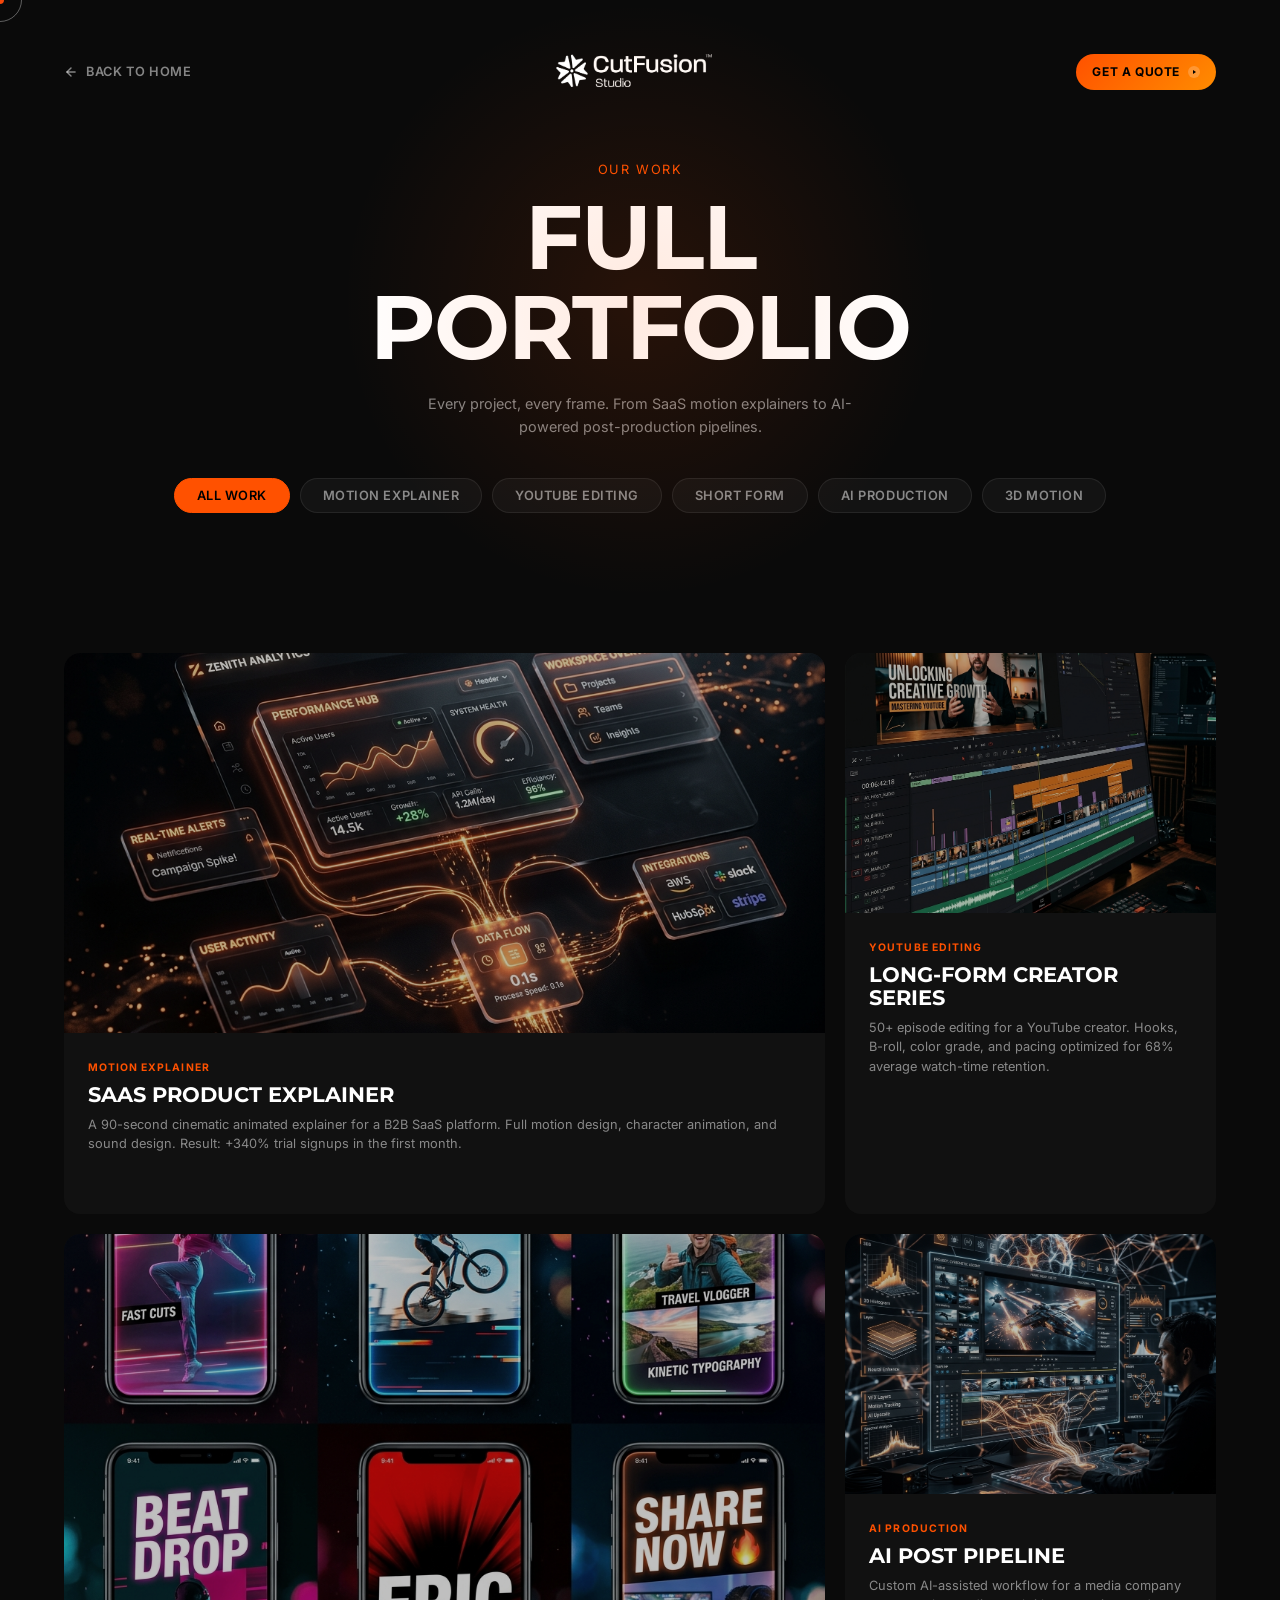
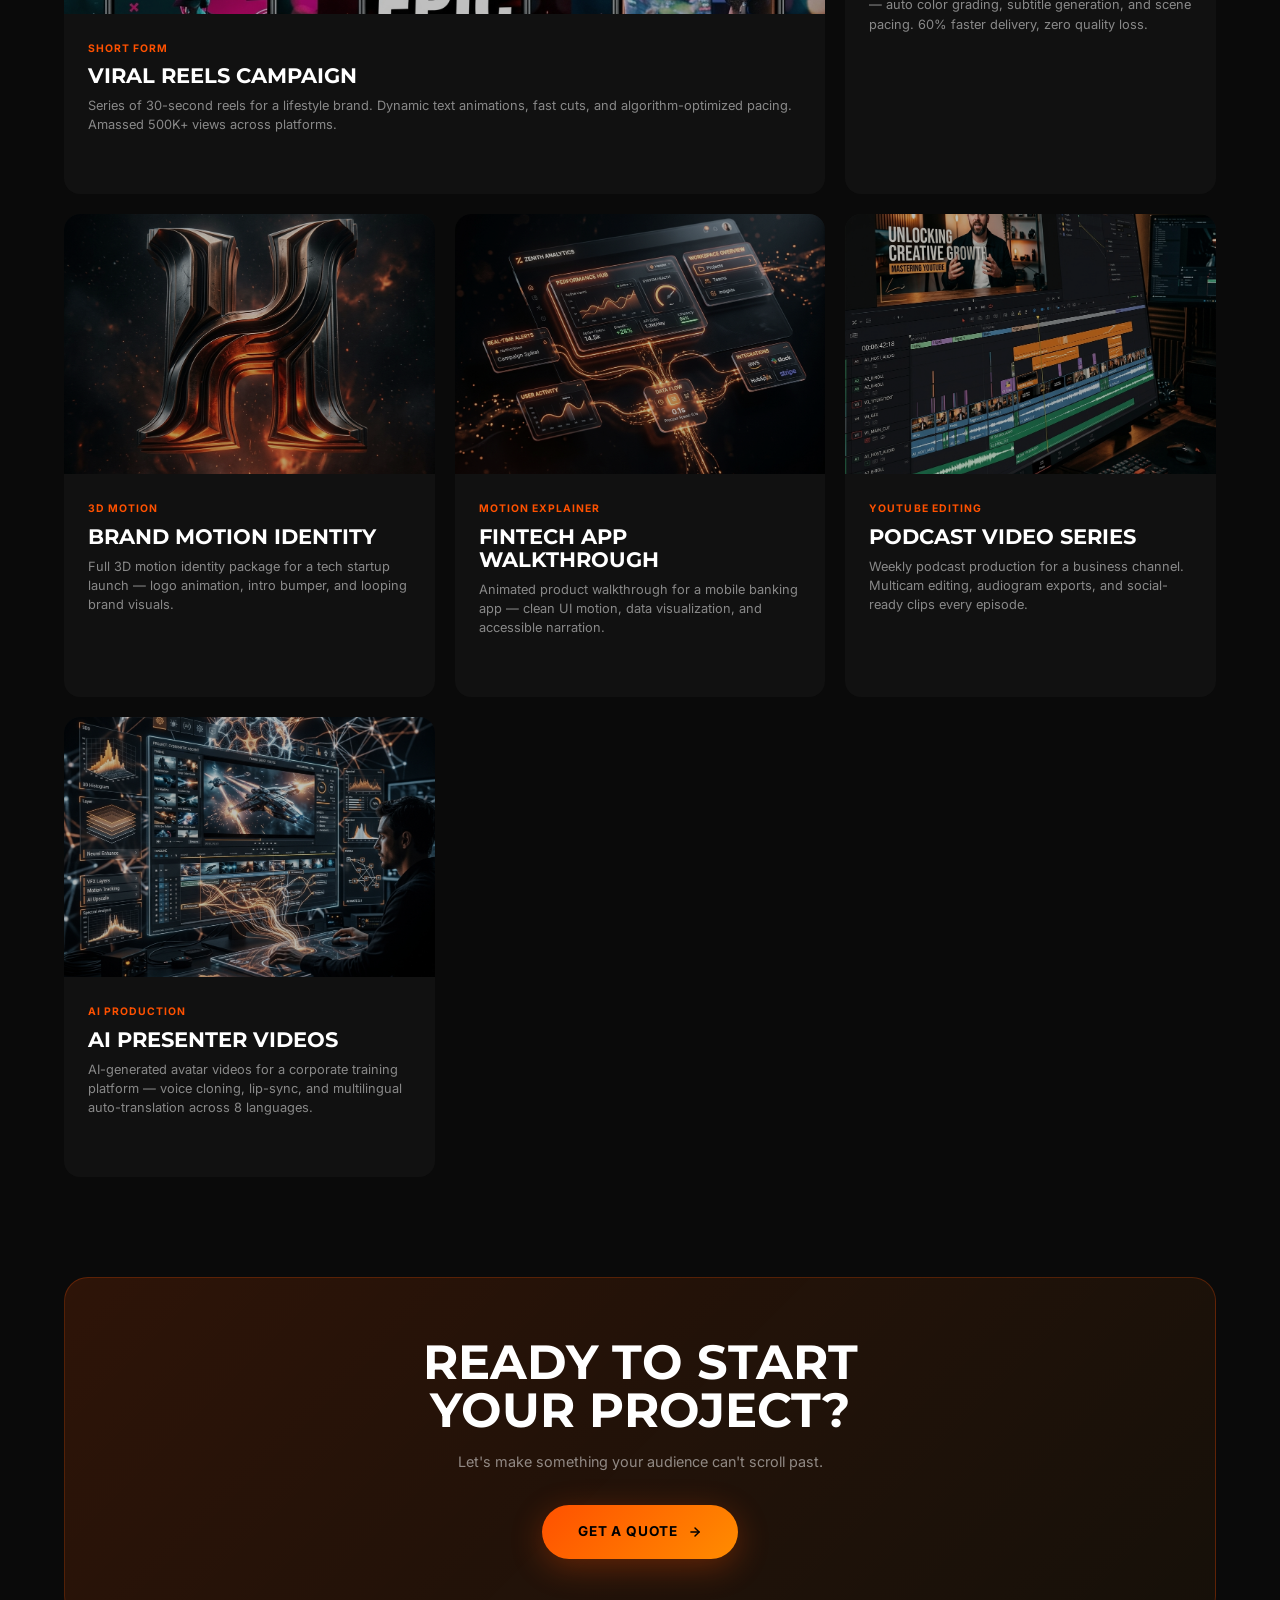
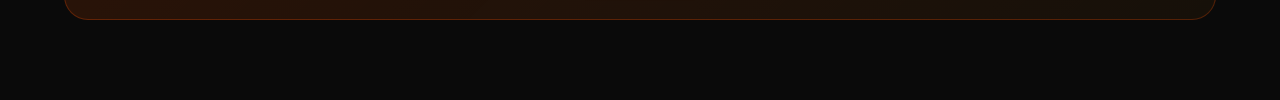
==== commit d817ffe6: "Added project popup modal, VSL iframe placeholder, enlarged logo, and custom cursor to portfolio" ====
--- a/portfolio.html
+++ b/portfolio.html
@@ -162,6 +162,10 @@
 </head>
 <body>
 
+  <!-- Custom Cursor -->
+  <div class="cursor-dot" id="cursorDot"></div>
+  <div class="cursor-ring" id="cursorRing"></div>
+
   <!-- Nav -->
   <nav class="nav" id="navbar">
     <div class="container" style="display: flex; justify-content: space-between; align-items: center;">
@@ -170,7 +174,7 @@
         Back to Home
       </a>
       <a href="index.html" class="nav-logo magnetic" data-hover style="display: flex; align-items: center; gap: 8px; text-decoration: none;">
-        <img src="assets/images/logo.svg" alt="CutFusion Studio Logo" style="height: 64px; width: auto; object-fit: contain;">
+        <img src="assets/images/logo.svg" alt="CutFusion Studio Logo" style="height: 96px; width: auto; object-fit: contain;">
       </a>
       <a href="index.html#contact" style="display: flex; align-items: center; gap: 8px; background: linear-gradient(135deg, #ff5100, #ff8c00); padding: 8px 16px; border-radius: 100px; color: #000; font-family: var(--font-body); font-weight: 700; font-size: 0.75rem; letter-spacing: 0.05em; text-transform: uppercase; text-decoration: none;">
         GET A QUOTE
@@ -323,6 +327,37 @@
 
     </div>
   </section>
+
+  <!-- Project Modal Template -->
+  <div class="project-modal-overlay" id="projectModal">
+    <div class="project-modal">
+      <button class="project-modal-close" aria-label="Close modal">
+        <svg width="24" height="24" viewBox="0 0 24 24" fill="none" stroke="currentColor" stroke-width="2" stroke-linecap="round" stroke-linejoin="round"><line x1="18" y1="6" x2="6" y2="18"></line><line x1="6" y1="6" x2="18" y2="18"></line></svg>
+      </button>
+      <div class="project-modal-video">
+        <iframe width="100%" height="100%" src="" title="Project Video" frameborder="0" allow="autoplay; fullscreen" allowfullscreen></iframe>
+      </div>
+      <div class="project-modal-content">
+        <span class="project-modal-tag">Category</span>
+        <h2 class="project-modal-title">Project Title</h2>
+        <p class="project-modal-desc">Project description goes here.</p>
+        <div class="project-modal-details">
+          <div class="pm-detail">
+            <h4>Client</h4>
+            <p class="pm-client">Client Name</p>
+          </div>
+          <div class="pm-detail">
+            <h4>Tools</h4>
+            <p class="pm-tools">After Effects, Premiere</p>
+          </div>
+          <div class="pm-detail">
+            <h4>Duration</h4>
+            <p class="pm-duration">2 Weeks</p>
+          </div>
+        </div>
+      </div>
+    </div>
+  </div>
 
   <script>
     // ── Nav scroll effect ──
@@ -357,5 +392,6 @@
       });
     });
   </script>
+  <script src="script.js"></script>
 </body>
 </html>
--- a/style.css
+++ b/style.css
@@ -2020,3 +2020,122 @@
 .client-logo:hover .yt-verified {
   color: var(--brand-color);
 }
+
+/* ── Project Modal ── */
+.project-modal-overlay {
+  position: fixed;
+  inset: 0;
+  background: rgba(0, 0, 0, 0.9);
+  backdrop-filter: blur(10px);
+  z-index: 10000;
+  display: flex;
+  align-items: center;
+  justify-content: center;
+  opacity: 0;
+  pointer-events: none;
+  transition: opacity 0.4s var(--ease-out-expo);
+  padding: 20px;
+}
+
+.project-modal-overlay.active {
+  opacity: 1;
+  pointer-events: auto;
+}
+
+.project-modal {
+  background: var(--bg-card);
+  border: 1px solid var(--border-subtle);
+  border-radius: 24px;
+  width: 100%;
+  max-width: 900px;
+  max-height: 90vh;
+  overflow-y: auto;
+  position: relative;
+  transform: translateY(40px) scale(0.95);
+  transition: all 0.4s var(--ease-out-expo);
+  box-shadow: 0 40px 80px rgba(0,0,0,0.6);
+}
+
+.project-modal-overlay.active .project-modal {
+  transform: translateY(0) scale(1);
+}
+
+.project-modal-close {
+  position: absolute;
+  top: 24px;
+  right: 24px;
+  width: 40px;
+  height: 40px;
+  border-radius: 50%;
+  background: rgba(255,255,255,0.1);
+  border: none;
+  color: #fff;
+  display: flex;
+  align-items: center;
+  justify-content: center;
+  cursor: pointer;
+  z-index: 10;
+  transition: background 0.2s ease;
+}
+
+.project-modal-close:hover {
+  background: var(--accent-primary);
+}
+
+.project-modal-video {
+  width: 100%;
+  aspect-ratio: 16/9;
+  background: #000;
+  border-bottom: 1px solid var(--border-subtle);
+}
+
+.project-modal-content {
+  padding: 40px;
+}
+
+.project-modal-tag {
+  color: var(--accent-primary);
+  font-size: 0.75rem;
+  font-weight: 700;
+  text-transform: uppercase;
+  letter-spacing: 0.1em;
+  margin-bottom: 12px;
+  display: block;
+}
+
+.project-modal-title {
+  font-family: var(--font-display);
+  font-size: clamp(2rem, 4vw, 3rem);
+  text-transform: uppercase;
+  margin-bottom: 24px;
+  line-height: 1.1;
+}
+
+.project-modal-desc {
+  font-size: 0.95rem;
+  color: var(--text-secondary);
+  line-height: 1.6;
+  margin-bottom: 32px;
+  max-width: 700px;
+}
+
+.project-modal-details {
+  display: flex;
+  gap: 40px;
+  flex-wrap: wrap;
+  padding-top: 32px;
+  border-top: 1px solid var(--border-subtle);
+}
+
+.pm-detail h4 {
+  font-size: 0.7rem;
+  text-transform: uppercase;
+  color: var(--text-muted);
+  letter-spacing: 0.1em;
+  margin-bottom: 8px;
+}
+
+.pm-detail p {
+  font-size: 0.9rem;
+  font-weight: 600;
+}
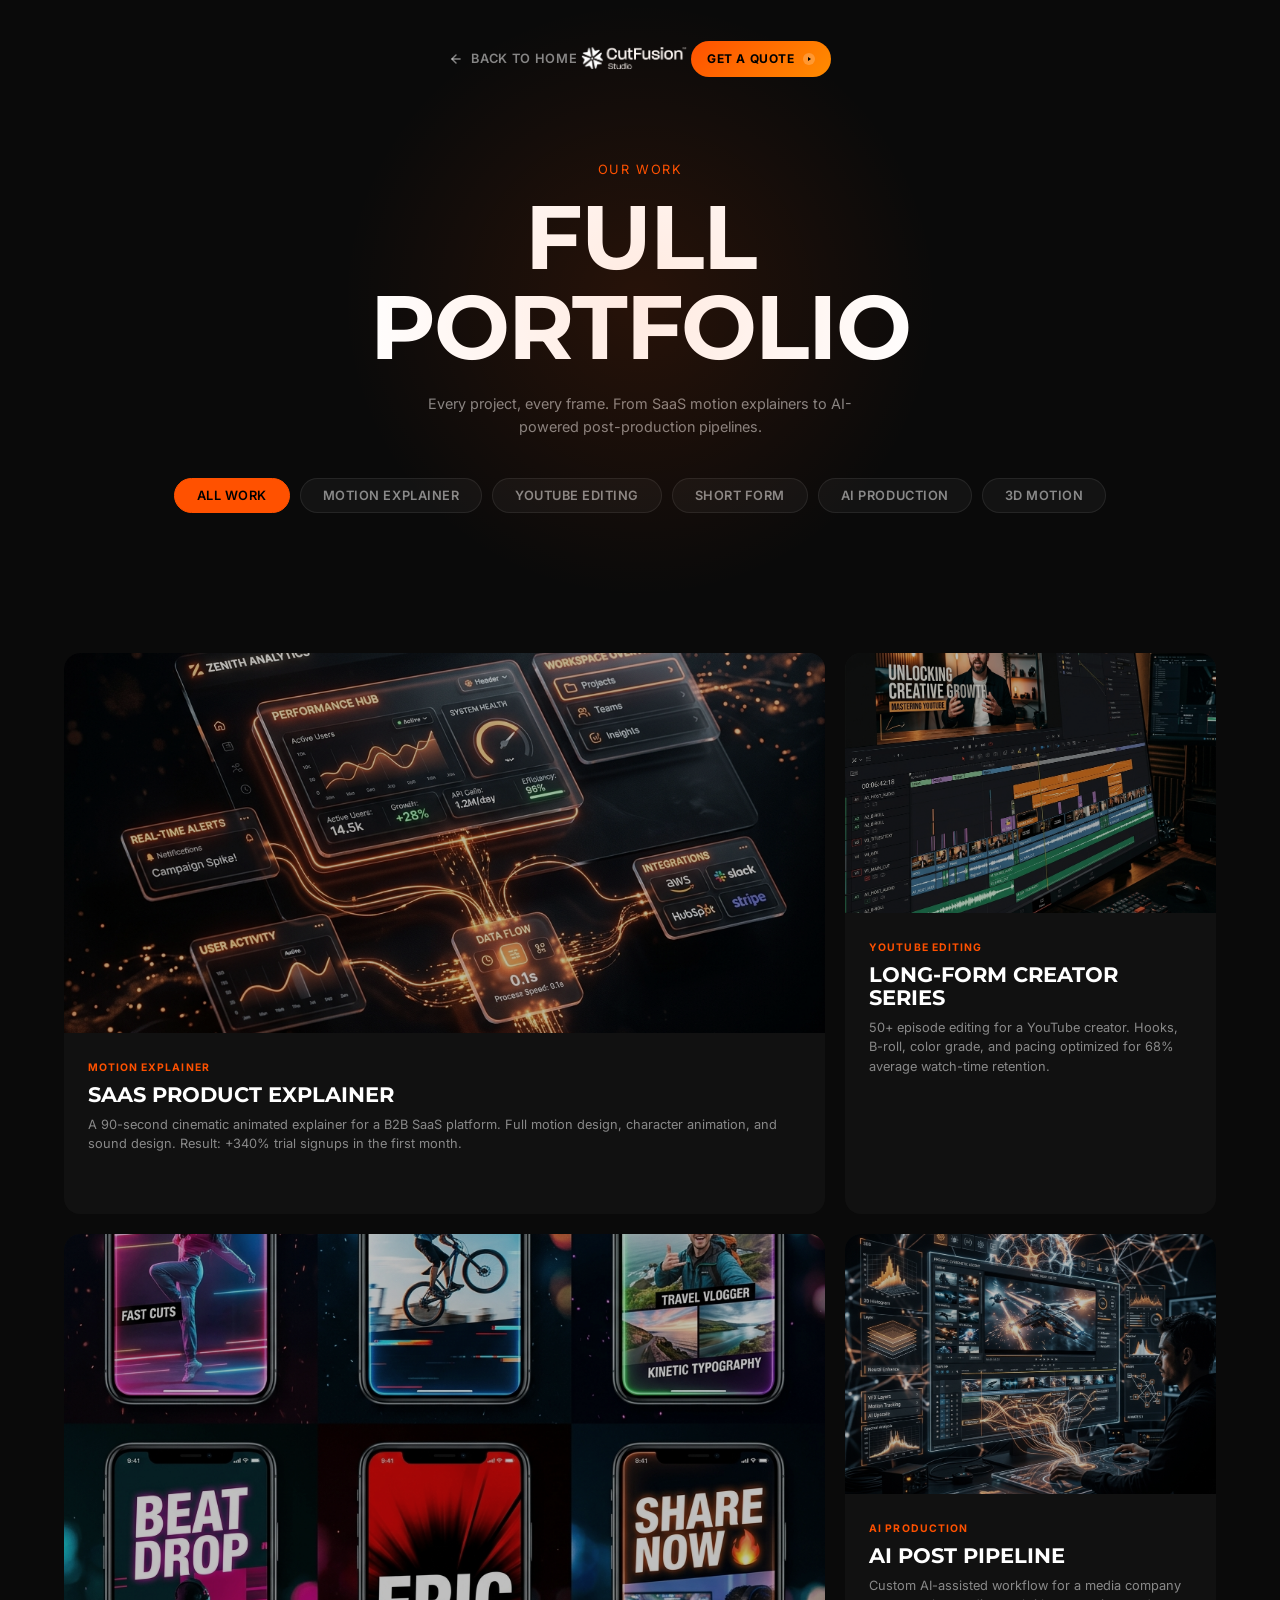
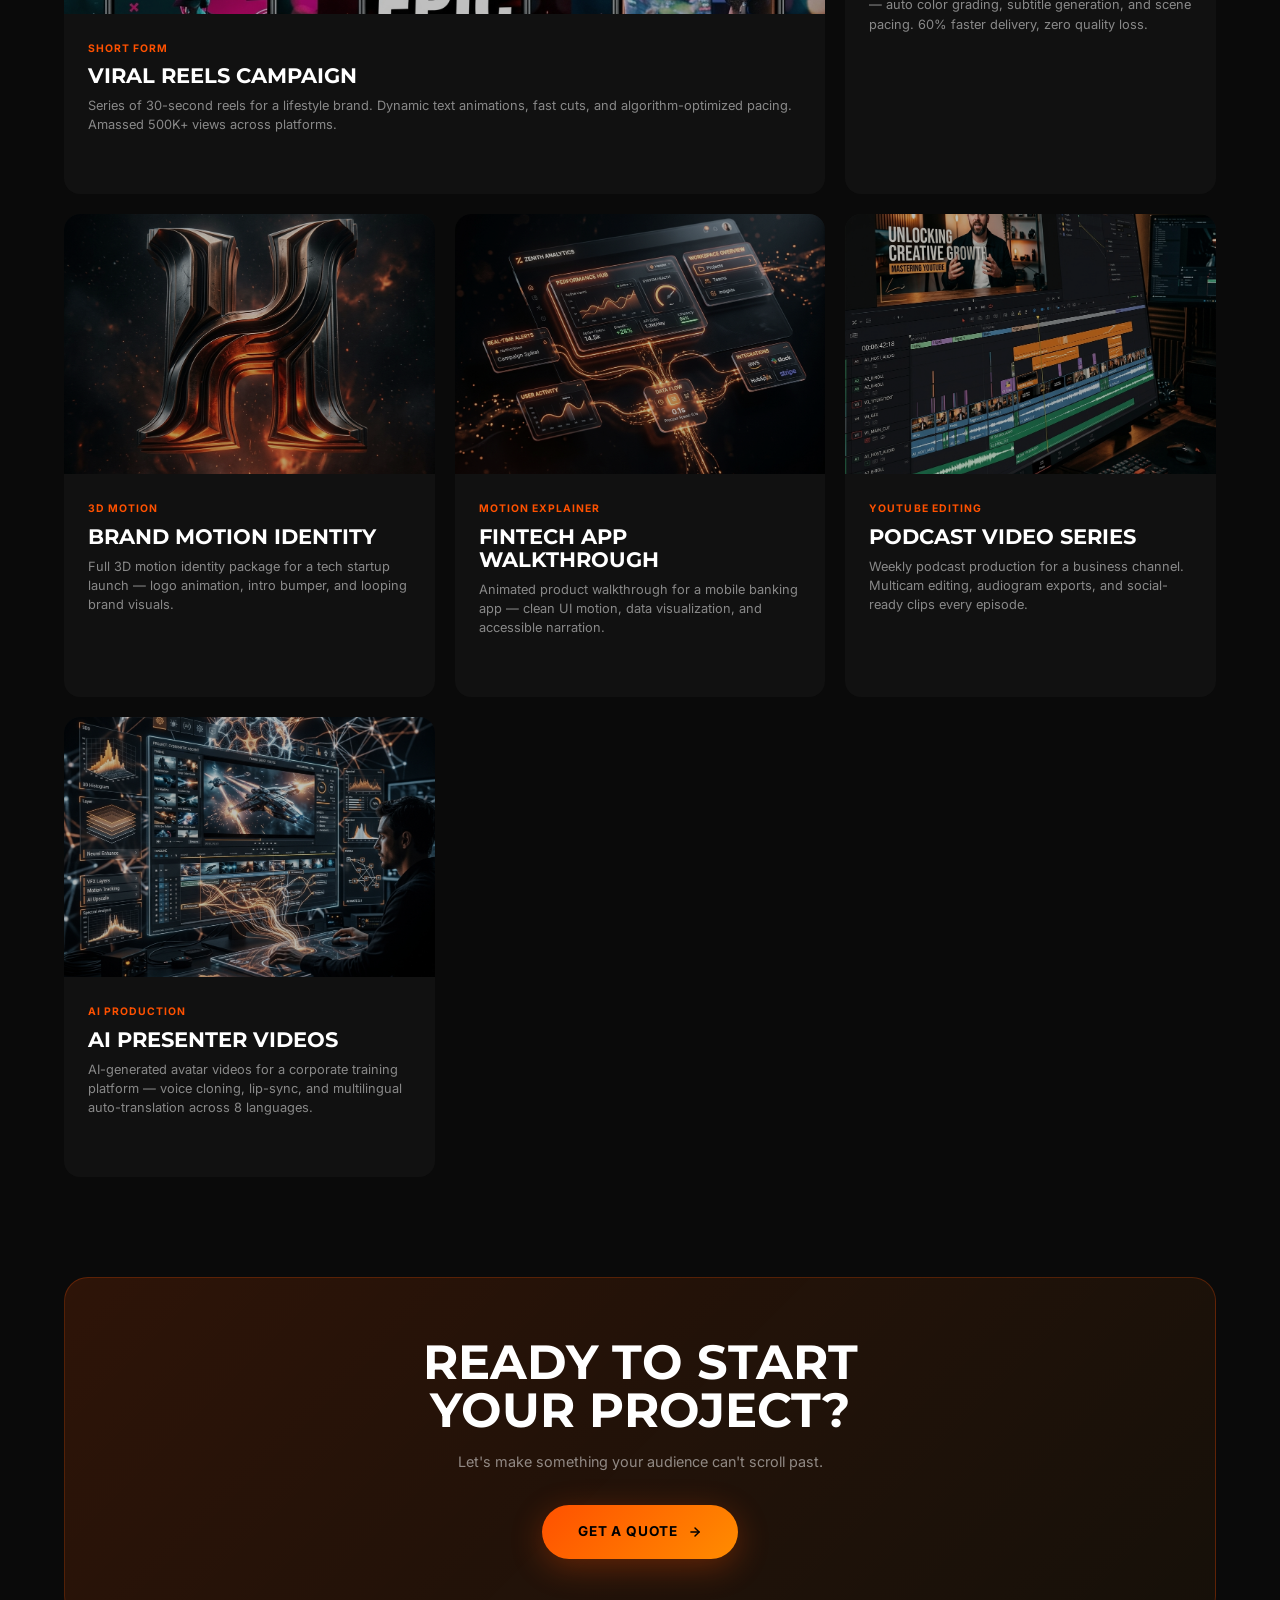
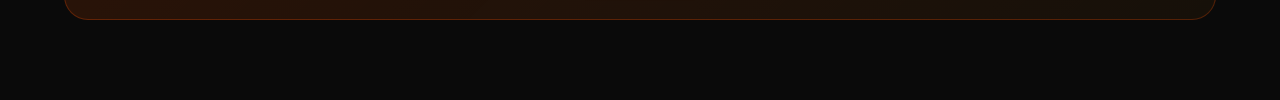
==== commit 4760601c: "Update hero design and add 30-min call section with authentic floating memojis" ====
--- a/portfolio.html
+++ b/portfolio.html
@@ -162,10 +162,6 @@
 </head>
 <body>
 
-  <!-- Custom Cursor -->
-  <div class="cursor-dot" id="cursorDot"></div>
-  <div class="cursor-ring" id="cursorRing"></div>
-
   <!-- Nav -->
   <nav class="nav" id="navbar">
     <div class="container" style="display: flex; justify-content: space-between; align-items: center;">
@@ -173,8 +169,8 @@
         <svg width="14" height="14" viewBox="0 0 24 24" fill="none" stroke="currentColor" stroke-width="2.5" stroke-linecap="round" stroke-linejoin="round"><line x1="19" y1="12" x2="5" y2="12"></line><polyline points="12 19 5 12 12 5"></polyline></svg>
         Back to Home
       </a>
-      <a href="index.html" class="nav-logo magnetic" data-hover style="display: flex; align-items: center; gap: 8px; text-decoration: none;">
-        <img src="assets/images/logo.svg" alt="CutFusion Studio Logo" style="height: 96px; width: auto; object-fit: contain;">
+      <a href="index.html" class="nav-logo" style="display: flex; align-items: center; gap: 8px; text-decoration: none;">
+        <img src="assets/images/logo.svg" alt="CutFusion Studio Logo" style="height: 64px; width: auto; object-fit: contain;">
       </a>
       <a href="index.html#contact" style="display: flex; align-items: center; gap: 8px; background: linear-gradient(135deg, #ff5100, #ff8c00); padding: 8px 16px; border-radius: 100px; color: #000; font-family: var(--font-body); font-weight: 700; font-size: 0.75rem; letter-spacing: 0.05em; text-transform: uppercase; text-decoration: none;">
         GET A QUOTE
--- a/style.css
+++ b/style.css
@@ -1,4 +1,4 @@
-/* ═══════════════════════════════════════════════════════
+﻿/* ═══════════════════════════════════════════════════════
    DESIGN SYSTEM — Hype Owl Media — Dark & Vibrant Orange
    ═══════════════════════════════════════════════════════ */
 
@@ -96,154 +96,10 @@
   border-radius: 3px;
 }
 
-/* ── Grid Canvas Background ── */
-#gridCanvas {
-  position: fixed;
-  top: 0;
-  left: 0;
-  width: 100%;
-  height: 100%;
-  z-index: 0;
-  pointer-events: none;
-  opacity: 1;
-}
-
 /* Make sure all page content sits above the canvas */
-.preloader,
-.cursor-dot,
-.cursor-ring,
-.noise-overlay,
-nav,
-section,
-footer,
-.hero,
-main {
+.preloader, .cursor-dot, .cursor-ring, .noise-overlay, nav, section, footer, .hero, main {
   position: relative;
   z-index: 1;
-}
-
-/* ── Custom Cursor ── */
-.cursor-dot {
-  position: fixed;
-  top: 0;
-  left: 0;
-  width: 8px;
-  height: 8px;
-  background: var(--accent-primary);
-  border-radius: 50%;
-  pointer-events: none;
-  z-index: 10000;
-  transform: translate(-50%, -50%);
-  transition: width 0.3s var(--ease-out-expo),
-              height 0.3s var(--ease-out-expo),
-              background 0.3s ease;
-  mix-blend-mode: difference;
-}
-
-.cursor-ring {
-  position: fixed;
-  top: 0;
-  left: 0;
-  width: 44px;
-  height: 44px;
-  border: 1.5px solid rgba(255, 255, 255, 0.35);
-  border-radius: 50%;
-  pointer-events: none;
-  z-index: 9999;
-  transform: translate(-50%, -50%);
-  transition: width 0.4s var(--ease-out-expo),
-              height 0.4s var(--ease-out-expo),
-              border-color 0.3s ease,
-              background 0.3s ease;
-}
-
-.cursor-dot.hovering {
-  width: 60px;
-  height: 60px;
-  background: rgba(255, 255, 255, 0.12);
-  mix-blend-mode: normal;
-}
-
-.cursor-ring.hovering {
-  width: 80px;
-  height: 80px;
-  border-color: var(--accent-primary);
-  background: rgba(255, 255, 255, 0.03);
-}
-
-.cursor-dot.clicking {
-  width: 4px;
-  height: 4px;
-}
-
-.cursor-ring.clicking {
-  width: 36px;
-  height: 36px;
-}
-
-/* ── Preloader ── */
-.preloader {
-  position: fixed;
-  inset: 0;
-  z-index: 9999;
-  background: var(--bg-primary);
-  display: flex;
-  align-items: center;
-  justify-content: center;
-  flex-direction: column;
-  transition: opacity 0.6s ease, visibility 0.6s ease;
-}
-
-.preloader.hidden {
-  opacity: 0;
-  visibility: hidden;
-  pointer-events: none;
-}
-
-.preloader-text {
-  font-family: var(--font-display);
-  font-size: clamp(2.5rem, 6vw, 5rem);
-  font-weight: 400;
-  letter-spacing: 0.3em;
-  color: var(--text-primary);
-  animation: preloaderPulse 1.5s ease-in-out infinite;
-}
-
-.preloader-bar {
-  width: 200px;
-  height: 2px;
-  background: var(--bg-card);
-  margin-top: 24px;
-  border-radius: 2px;
-  overflow: hidden;
-}
-
-.preloader-bar-fill {
-  height: 100%;
-  background: var(--gradient-hero);
-  border-radius: 2px;
-  animation: preloaderFill 2s var(--ease-out-expo) forwards;
-}
-
-@keyframes preloaderPulse {
-  0%, 100% { opacity: 0.5; }
-  50% { opacity: 1; }
-}
-
-@keyframes preloaderFill {
-  from { width: 0%; }
-  to { width: 100%; }
-}
-
-/* ── Noise Overlay ── */
-.noise-overlay {
-  position: fixed;
-  inset: 0;
-  z-index: 9990;
-  pointer-events: none;
-  opacity: 0.035;
-  background-image: url("data:image/svg+xml,%3Csvg viewBox='0 0 256 256' xmlns='http://www.w3.org/2000/svg'%3E%3Cfilter id='noise'%3E%3CfeTurbulence type='fractalNoise' baseFrequency='0.9' numOctaves='4' stitchTiles='stitch'/%3E%3C/filter%3E%3Crect width='100%25' height='100%25' filter='url(%23noise)'/%3E%3C/svg%3E");
-  background-size: 128px 128px;
 }
 
 /* ── Container ── */
@@ -256,26 +112,32 @@
 /* ── Navigation ── */
 .nav {
   position: fixed;
-  top: 0;
-  left: 0;
-  right: 0;
+  top: 24px;
+  left: 50%;
+  transform: translateX(-50%);
+  width: calc(100% - 48px);
+  max-width: 1200px;
+  height: 70px;
   z-index: 1000;
-  padding: 24px 0;
-  transition: all 0.5s var(--ease-out-expo);
-}
-
-.nav.scrolled {
-  padding: 16px 0;
-  background: rgba(10, 10, 15, 0.85);
-  backdrop-filter: blur(20px) saturate(180%);
-  -webkit-backdrop-filter: blur(20px) saturate(180%);
-  border-bottom: 1px solid var(--border-subtle);
-}
-
-.nav .container {
+  padding: 0 24px;
   display: flex;
   align-items: center;
   justify-content: space-between;
+  background: transparent;
+  border-radius: 100px;
+  border: 1px solid transparent;
+  transition: all 0.4s ease;
+}
+
+.nav:hover, .nav.scrolled {
+  background: rgba(20, 20, 22, 0.65);
+  backdrop-filter: blur(24px) saturate(180%);
+  -webkit-backdrop-filter: blur(24px) saturate(180%);
+  border: 1px solid rgba(255, 255, 255, 0.03);
+  box-shadow: 
+    inset 0 1px 0 rgba(255, 255, 255, 0.2), 
+    inset 0 2px 10px rgba(255, 255, 255, 0.15),
+    0 8px 32px rgba(0, 0, 0, 0.5);
 }
 
 .nav-logo {
@@ -668,52 +530,6 @@
   color: var(--accent-warm);
 }
 
-/* ── Marquee ── */
-.marquee-section {
-  padding: 60px 0;
-  overflow: hidden;
-  border-top: 1px solid var(--border-subtle);
-  border-bottom: 1px solid var(--border-subtle);
-}
-
-.marquee-track {
-  display: flex;
-  gap: 60px;
-  animation: marquee 30s linear infinite;
-  width: max-content;
-}
-
-.marquee-item {
-  font-family: var(--font-display);
-  font-size: clamp(2rem, 4vw, 4.5rem);
-  text-transform: uppercase;
-  letter-spacing: 0.05em;
-  color: var(--text-muted);
-  white-space: nowrap;
-  display: flex;
-  align-items: center;
-  gap: 60px;
-  transition: color 0.3s ease;
-}
-
-.marquee-item:hover {
-  color: var(--text-primary);
-}
-
-.marquee-dot {
-  width: 8px;
-  height: 8px;
-  border-radius: 0;
-  background: var(--accent-warm);
-  flex-shrink: 0;
-  transform: rotate(45deg);
-}
-
-@keyframes marquee {
-  from { transform: translateX(0); }
-  to { transform: translateX(-50%); }
-}
-
 /* ── Selected Works ── */
 .works-grid {
   display: grid;
@@ -1014,17 +830,17 @@
 }
 
 .service-icon {
-  width: 56px;
-  height: 56px;
-  border-radius: 16px;
-  background: rgba(255, 255, 255, 0.06);
-  display: flex;
-  align-items: center;
-  justify-content: center;
-  margin-bottom: 28px;
-  font-size: 1.5rem;
-  position: relative;
-  z-index: 1;
+  width: 56px; height: 56px; border-radius: 16px;
+  background: rgba(255,81,0,0.1); border: 1px solid rgba(255,81,0,0.2);
+  display: flex; align-items: center; justify-content: center;
+  margin-bottom: 28px; position: relative; z-index: 1;
+  color: var(--accent-primary);
+  transition: all 0.4s var(--ease-out-expo);
+}
+.service-card:hover .service-icon {
+  background: var(--accent-primary);
+  color: #000;
+  transform: scale(1.1);
 }
 
 .service-card h3 {
@@ -1225,7 +1041,7 @@
   font-size: 0.9rem;
   outline: none;
   transition: all 0.3s var(--ease-out-expo);
-  cursor: none;
+  cursor: auto;
 }
 
 .form-group textarea {
@@ -1418,11 +1234,6 @@
   }
 }
 
-/* ── Magnetic button effect ── */
-.magnetic {
-  transition: transform 0.3s var(--ease-out-expo);
-}
-
 /* ── Parallax float ── */
 .float-anim {
   animation: float 6s ease-in-out infinite;
@@ -1433,8 +1244,213 @@
   50% { transform: translateY(-12px); }
 }
 
+
+/* ── Process Section ── */
+.process-grid {
+  display: grid;
+  grid-template-columns: repeat(4, 1fr);
+  gap: 24px;
+}
+
+.process-step {
+  padding: 36px 28px;
+  background: var(--gradient-card);
+  border: 1px solid var(--border-subtle);
+  border-radius: 20px;
+  position: relative;
+  transition: all 0.4s var(--ease-out-expo);
+}
+
+.process-step:hover {
+  border-color: var(--border-hover);
+  transform: translateY(-4px);
+}
+
+.process-number {
+  font-family: var(--font-display);
+  font-size: 3rem;
+  font-weight: 900;
+  color: var(--accent-primary);
+  opacity: 0.3;
+  line-height: 1;
+  margin-bottom: 16px;
+}
+
+.process-step h3 {
+  font-family: var(--font-heading);
+  font-size: 1.1rem;
+  font-weight: 700;
+  margin-bottom: 12px;
+}
+
+.process-step p {
+  font-size: 0.85rem;
+  color: var(--text-secondary);
+  line-height: 1.7;
+}
+
+/* ── Metrics Section ── */
+.metrics-grid {
+  display: grid;
+  grid-template-columns: repeat(3, 1fr);
+  gap: 32px;
+  max-width: 900px;
+  margin: 0 auto;
+}
+
+.metric-card {
+  text-align: center;
+  padding: 48px 32px;
+  background: var(--gradient-card);
+  border: 1px solid var(--border-subtle);
+  border-radius: 24px;
+  transition: all 0.4s var(--ease-out-expo);
+}
+
+.metric-card:hover {
+  border-color: var(--border-hover);
+  transform: translateY(-6px);
+  box-shadow: 0 30px 60px rgba(0,0,0,0.3);
+}
+
+.metric-value {
+  font-family: var(--font-display);
+  font-size: clamp(3rem, 5vw, 4.5rem);
+  font-weight: 900;
+  background: var(--gradient-hero);
+  -webkit-background-clip: text;
+  -webkit-text-fill-color: transparent;
+  background-clip: text;
+  line-height: 1;
+  margin-bottom: 12px;
+}
+
+.metric-label {
+  font-size: 0.85rem;
+  color: var(--text-secondary);
+  text-transform: uppercase;
+  letter-spacing: 0.1em;
+}
+
+/* ── Markets Section ── */
+.markets-grid {
+  display: grid;
+  grid-template-columns: repeat(4, 1fr);
+  gap: 24px;
+}
+
+.market-card {
+  padding: 36px 28px;
+  background: var(--gradient-card);
+  border: 1px solid var(--border-subtle);
+  border-radius: 20px;
+  text-align: center;
+  transition: all 0.4s var(--ease-out-expo);
+}
+
+.market-card:hover {
+  border-color: var(--border-hover);
+  transform: translateY(-4px);
+}
+
+.market-icon {
+  font-size: 2.5rem;
+  margin-bottom: 16px;
+}
+
+.market-card h3 {
+  font-family: var(--font-heading);
+  font-size: 1.1rem;
+  font-weight: 700;
+  margin-bottom: 10px;
+}
+
+.market-card p {
+  font-size: 0.85rem;
+  color: var(--text-secondary);
+  line-height: 1.6;
+}
+
+/* ── Comparison Table ── */
+.comparison-table {
+  width: 100%;
+  border-collapse: separate;
+  border-spacing: 0;
+  border-radius: 16px;
+  overflow: hidden;
+  border: 1px solid var(--border-subtle);
+}
+
+.comparison-table th,
+.comparison-table td {
+  padding: 18px 24px;
+  text-align: left;
+  border-bottom: 1px solid var(--border-subtle);
+}
+
+.comparison-table th {
+  background: rgba(255,81,0,0.1);
+  font-size: 0.8rem;
+  text-transform: uppercase;
+  letter-spacing: 0.08em;
+  font-weight: 700;
+  color: var(--accent-primary);
+}
+
+.comparison-table td {
+  font-size: 0.9rem;
+  color: var(--text-secondary);
+}
+
+.comparison-table tr:last-child td {
+  border-bottom: none;
+}
+
+.comparison-table td:first-child {
+  font-weight: 600;
+  color: var(--text-primary);
+}
+
+.comparison-table .highlight-col {
+  background: rgba(255,81,0,0.05);
+  color: var(--text-primary);
+}
+
+/* ── Capability Badges ── */
+.capability-badges {
+  display: flex;
+  flex-wrap: wrap;
+  gap: 12px;
+  margin-top: 32px;
+}
+
+.capability-badge {
+  padding: 8px 20px;
+  border: 1px solid var(--border-subtle);
+  border-radius: 100px;
+  font-size: 0.75rem;
+  font-weight: 600;
+  text-transform: uppercase;
+  letter-spacing: 0.06em;
+  color: var(--text-secondary);
+  transition: all 0.3s ease;
+}
+
+.capability-badge:hover {
+  border-color: var(--accent-primary);
+  color: var(--accent-primary);
+}
+
 /* ═══════ RESPONSIVE ═══════ */
 @media (max-width: 1024px) {
+  .process-grid {
+    grid-template-columns: repeat(2, 1fr);
+  }
+
+  .markets-grid {
+    grid-template-columns: repeat(2, 1fr);
+  }
+
   .work-item {
     grid-template-columns: 1fr;
   }
@@ -1459,6 +1475,87 @@
 }
 
 @media (max-width: 768px) {
+  .cursor-dot, .cursor-ring { display: none; }
+  html, body, a, button { cursor: auto; }
+
+  /* Hero fix for mobile */
+  .hero {
+    min-height: auto;
+    padding: 100px 0 60px;
+  }
+
+  .hero-content {
+    max-width: 100%;
+  }
+
+  .hero-title {
+    font-size: clamp(2.2rem, 8vw, 3.5rem);
+  }
+
+  .hero-description {
+    font-size: 0.9rem;
+  }
+
+  /* Bento grid mobile */
+  .bento-grid {
+    grid-template-columns: 1fr !important;
+    grid-template-rows: auto !important;
+  }
+
+  .bento-tile {
+    grid-column: span 1 !important;
+    grid-row: span 1 !important;
+  }
+
+  /* VSL video mobile */
+  .vsl-wrapper {
+    border-radius: 8px !important;
+  }
+
+  /* Process section mobile */
+  .process-grid {
+    grid-template-columns: 1fr;
+  }
+
+  /* Metrics section mobile */
+  .metrics-grid {
+    grid-template-columns: 1fr;
+    gap: 16px;
+  }
+
+  /* Markets section mobile */
+  .markets-grid {
+    grid-template-columns: 1fr;
+  }
+
+  /* Comparison table mobile */
+  .comparison-table {
+    font-size: 0.8rem;
+    overflow-x: auto;
+  }
+
+  /* Testimonial mobile fix */
+  .testimonial-card {
+    min-width: 280px;
+    max-width: 280px;
+    padding: 28px;
+  }
+
+  /* Container padding mobile */
+  .container {
+    padding: 0 20px;
+  }
+
+  /* Section padding mobile */
+  .section {
+    padding: clamp(60px, 10vh, 100px) 0;
+  }
+
+  /* Section title mobile */
+  .section-title {
+    font-size: clamp(2rem, 6vw, 3rem);
+  }
+
   .nav-links {
     position: fixed;
     top: 0;
@@ -1514,15 +1611,7 @@
     text-align: center;
   }
 
-  /* Hide custom cursor on touch devices */
-  .cursor-dot,
-  .cursor-ring {
-    display: none;
-  }
-
-  html, body, a, button {
-    cursor: auto;
-  }
+  
 
   .hero-actions {
     flex-direction: column;
@@ -1532,13 +1621,36 @@
 }
 
 @media (max-width: 480px) {
+  .hero-title {
+    font-size: clamp(1.8rem, 7vw, 2.5rem);
+  }
+
+  .hero-actions {
+    width: 100%;
+  }
+
+  .hero-actions .btn-primary {
+    width: 100%;
+    justify-content: center;
+  }
+
+  .stat-number {
+    font-size: clamp(1.8rem, 5vw, 2.5rem);
+  }
+
+  .work-item {
+    padding: 20px;
+  }
+
+  .service-card {
+    padding: 28px 24px;
+  }
+
   .about-stats {
     grid-template-columns: 1fr;
   }
 
-  .hero-title {
-    font-size: clamp(2.5rem, 10vw, 4rem);
-  }
+  
 }
 
 /* ── Smooth section divider ── */
@@ -1692,12 +1804,13 @@
   overflow: hidden;
   background: #111;
   cursor: pointer;
-  transition: transform 0.4s var(--ease-out-expo), box-shadow 0.4s ease;
+  transition: all 0.5s var(--ease-out-expo);
 }
 
 .bento-tile:hover {
-  transform: scale(1.02);
-  box-shadow: 0 20px 60px rgba(0, 0, 0, 0.5);
+  transform: translateY(-8px);
+  box-shadow: 0 30px 60px rgba(0,0,0,0.4);
+  border-color: var(--border-hover) !important;
 }
 
 .bento-img-wrap {
@@ -2139,3 +2252,1042 @@
   font-size: 0.9rem;
   font-weight: 600;
 }
+
+/* ── Custom Additions ── */
+.cursor-dot {
+  position: fixed; top: 0; left: 0;
+  width: 8px; height: 8px;
+  background: var(--accent-primary);
+  border-radius: 50%; pointer-events: none;
+  z-index: 10000; transform: translate(-50%, -50%);
+  transition: width 0.3s var(--ease-out-expo), height 0.3s var(--ease-out-expo), background 0.3s ease;
+  mix-blend-mode: difference;
+}
+.cursor-ring {
+  position: fixed; top: 0; left: 0;
+  width: 44px; height: 44px;
+  border: 1.5px solid rgba(255,255,255,0.35);
+  border-radius: 50%; pointer-events: none;
+  z-index: 9999; transform: translate(-50%, -50%);
+  transition: width 0.4s var(--ease-out-expo), height 0.4s var(--ease-out-expo), border-color 0.3s ease, background 0.3s ease;
+}
+.cursor-dot.hovering { width: 60px; height: 60px; background: rgba(255,255,255,0.12); mix-blend-mode: normal; }
+.cursor-ring.hovering { width: 80px; height: 80px; border-color: var(--accent-primary); background: rgba(255,255,255,0.03); }
+.cursor-dot.clicking { width: 4px; height: 4px; }
+.cursor-ring.clicking { width: 36px; height: 36px; }
+
+.preloader {
+  position: fixed; inset: 0; z-index: 9999;
+  background: var(--bg-primary);
+  display: flex; align-items: center; justify-content: center; flex-direction: column;
+  transition: opacity 0.8s ease, visibility 0.8s ease;
+}
+.preloader.hidden { opacity: 0; visibility: hidden; pointer-events: none; }
+.preloader-text {
+  font-family: var(--font-display); font-size: clamp(2rem, 5vw, 4rem);
+  font-weight: 900; letter-spacing: 0.3em; color: var(--text-primary);
+  animation: preloaderPulse 1.5s ease-in-out infinite;
+}
+.preloader-bar { width: 200px; height: 2px; background: var(--bg-card); margin-top: 24px; border-radius: 2px; overflow: hidden; }
+.preloader-bar-fill { height: 100%; background: var(--gradient-hero); border-radius: 2px; animation: preloaderFill 2s var(--ease-out-expo) forwards; }
+@keyframes preloaderPulse { 0%, 100% { opacity: 0.4; } 50% { opacity: 1; } }
+@keyframes preloaderFill { from { width: 0; } to { width: 100%; } }
+
+.noise-overlay {
+  position: fixed; inset: 0; z-index: 9990; pointer-events: none; opacity: 0.005;
+  background-image: url("data:image/svg+xml,%3Csvg viewBox='0 0 200 200' xmlns='http://www.w3.org/2000/svg'%3E%3Cfilter id='noiseFilter'%3E%3CfeTurbulence type='fractalNoise' baseFrequency='0.65' numOctaves='3' stitchTiles='stitch'/%3E%3C/filter%3E%3Crect width='100%25' height='100%25' filter='url(%23noiseFilter)'/%3E%3C/svg%3E");
+  background-size: 128px 128px;
+}
+
+#gridCanvas { position: fixed; top: 0; left: 0; width: 100%; height: 100%; z-index: 0; pointer-events: none; opacity: 1; }
+
+.magnetic { transition: transform 0.3s var(--ease-out-expo); }
+
+.hero-animate {
+  opacity: 0; transform: translateY(30px);
+}
+.hero-highlight {
+  background: linear-gradient(135deg, #ff5100, #ff8c00, #ff5100);
+  background-size: 200% 200%;
+  -webkit-background-clip: text;
+  -webkit-text-fill-color: transparent;
+  background-clip: text;
+  animation: gradientShift 4s ease infinite;
+}
+
+.service-card { animation: none; }
+.service-card:nth-child(even) { animation: subtleFloat 6s ease-in-out infinite; }
+.service-card:nth-child(odd) { animation: subtleFloat 6s ease-in-out infinite reverse; }
+@keyframes subtleFloat {
+  position: fixed;
+  inset: 0;
+  background: rgba(0, 0, 0, 0.9);
+  backdrop-filter: blur(10px);
+  z-index: 10000;
+  display: flex;
+  align-items: center;
+  justify-content: center;
+  opacity: 0;
+  pointer-events: none;
+  transition: opacity 0.4s var(--ease-out-expo);
+  padding: 20px;
+}
+
+.project-modal-overlay.active {
+  opacity: 1;
+  pointer-events: auto;
+}
+
+.project-modal {
+  background: var(--bg-card);
+  border: 1px solid var(--border-subtle);
+  border-radius: 24px;
+  width: 100%;
+  max-width: 900px;
+  max-height: 90vh;
+  overflow-y: auto;
+  position: relative;
+  transform: translateY(40px) scale(0.95);
+  transition: all 0.4s var(--ease-out-expo);
+  box-shadow: 0 40px 80px rgba(0,0,0,0.6);
+}
+
+.project-modal-overlay.active .project-modal {
+  transform: translateY(0) scale(1);
+}
+
+.project-modal-close {
+  position: absolute;
+  top: 24px;
+  right: 24px;
+  width: 40px;
+  height: 40px;
+  border-radius: 50%;
+  background: rgba(255,255,255,0.1);
+  border: none;
+  color: #fff;
+  display: flex;
+  align-items: center;
+  justify-content: center;
+  cursor: pointer;
+  z-index: 10;
+  transition: background 0.2s ease;
+}
+
+.project-modal-close:hover {
+  background: var(--accent-primary);
+}
+
+.project-modal-video {
+  width: 100%;
+  aspect-ratio: 16/9;
+  background: #000;
+  border-bottom: 1px solid var(--border-subtle);
+}
+
+.project-modal-content {
+  padding: 40px;
+}
+
+.project-modal-tag {
+  color: var(--accent-primary);
+  font-size: 0.75rem;
+  font-weight: 700;
+  text-transform: uppercase;
+  letter-spacing: 0.1em;
+  margin-bottom: 12px;
+  display: block;
+}
+
+.project-modal-title {
+  font-family: var(--font-display);
+  font-size: clamp(2rem, 4vw, 3rem);
+  text-transform: uppercase;
+  margin-bottom: 24px;
+  line-height: 1.1;
+}
+
+.project-modal-desc {
+  font-size: 0.95rem;
+  color: var(--text-secondary);
+  line-height: 1.6;
+  margin-bottom: 32px;
+  max-width: 700px;
+}
+
+.project-modal-details {
+  display: flex;
+  gap: 40px;
+  flex-wrap: wrap;
+  padding-top: 32px;
+  border-top: 1px solid var(--border-subtle);
+}
+
+.pm-detail h4 {
+  font-size: 0.7rem;
+  text-transform: uppercase;
+  color: var(--text-muted);
+  letter-spacing: 0.1em;
+  margin-bottom: 8px;
+}
+
+.pm-detail p {
+  font-size: 0.9rem;
+  font-weight: 600;
+}
+
+/* ── Custom Additions ── */
+.cursor-dot {
+  position: fixed; top: 0; left: 0;
+  width: 8px; height: 8px;
+  background: var(--accent-primary);
+  border-radius: 50%; pointer-events: none;
+  z-index: 10000; transform: translate(-50%, -50%);
+  transition: width 0.3s var(--ease-out-expo), height 0.3s var(--ease-out-expo), background 0.3s ease;
+  mix-blend-mode: difference;
+}
+.cursor-ring {
+  position: fixed; top: 0; left: 0;
+  width: 44px; height: 44px;
+  border: 1.5px solid rgba(255,255,255,0.35);
+  border-radius: 50%; pointer-events: none;
+  z-index: 9999; transform: translate(-50%, -50%);
+  transition: width 0.4s var(--ease-out-expo), height 0.4s var(--ease-out-expo), border-color 0.3s ease, background 0.3s ease;
+}
+.cursor-dot.hovering { width: 60px; height: 60px; background: rgba(255,255,255,0.12); mix-blend-mode: normal; }
+.cursor-ring.hovering { width: 80px; height: 80px; border-color: var(--accent-primary); background: rgba(255,255,255,0.03); }
+.cursor-dot.clicking { width: 4px; height: 4px; }
+.cursor-ring.clicking { width: 36px; height: 36px; }
+
+.preloader {
+  position: fixed; inset: 0; z-index: 9999;
+  background: var(--bg-primary);
+  display: flex; align-items: center; justify-content: center; flex-direction: column;
+  transition: opacity 0.8s ease, visibility 0.8s ease;
+}
+.preloader.hidden { opacity: 0; visibility: hidden; pointer-events: none; }
+.preloader-text {
+  font-family: var(--font-display); font-size: clamp(2rem, 5vw, 4rem);
+  font-weight: 900; letter-spacing: 0.3em; color: var(--text-primary);
+  animation: preloaderPulse 1.5s ease-in-out infinite;
+}
+.preloader-bar { width: 200px; height: 2px; background: var(--bg-card); margin-top: 24px; border-radius: 2px; overflow: hidden; }
+.preloader-bar-fill { height: 100%; background: var(--gradient-hero); border-radius: 2px; animation: preloaderFill 2s var(--ease-out-expo) forwards; }
+@keyframes preloaderPulse { 0%, 100% { opacity: 0.4; } 50% { opacity: 1; } }
+@keyframes preloaderFill { from { width: 0; } to { width: 100%; } }
+
+.noise-overlay {
+  position: fixed; inset: 0; z-index: 9990; pointer-events: none; opacity: 0.005;
+  background-image: url("data:image/svg+xml,%3Csvg viewBox='0 0 200 200' xmlns='http://www.w3.org/2000/svg'%3E%3Cfilter id='noiseFilter'%3E%3CfeTurbulence type='fractalNoise' baseFrequency='0.65' numOctaves='3' stitchTiles='stitch'/%3E%3C/filter%3E%3Crect width='100%25' height='100%25' filter='url(%23noiseFilter)'/%3E%3C/svg%3E");
+  background-size: 128px 128px;
+}
+
+#gridCanvas { position: fixed; top: 0; left: 0; width: 100%; height: 100%; z-index: 0; pointer-events: none; opacity: 1; }
+
+.magnetic { transition: transform 0.3s var(--ease-out-expo); }
+
+.hero-animate {
+  opacity: 0; transform: translateY(30px);
+  transition: opacity 0.8s var(--ease-out-expo), transform 0.8s var(--ease-out-expo);
+}
+.hero-animate.visible { opacity: 1; transform: translateY(0); }
+.hero-animate:nth-child(2) { transition-delay: 0.15s; }
+.hero-animate:nth-child(3) { transition-delay: 0.3s; }
+.hero-animate:nth-child(4) { transition-delay: 0.45s; }
+.hero-animate:nth-child(5) { transition-delay: 0.6s; }
+
+@keyframes gradientShift {
+  0% { background-position: 0% 50%; }
+  50% { background-position: 100% 50%; }
+  100% { background-position: 0% 50%; }
+}
+.hero-highlight {
+  background: linear-gradient(135deg, #ff5100, #ff8c00, #ff5100);
+  background-size: 200% 200%;
+  -webkit-background-clip: text;
+  -webkit-text-fill-color: transparent;
+  background-clip: text;
+  animation: gradientShift 4s ease infinite;
+}
+
+.service-card { animation: none; }
+.service-card:nth-child(even) { animation: subtleFloat 6s ease-in-out infinite; }
+.service-card:nth-child(odd) { animation: subtleFloat 6s ease-in-out infinite reverse; }
+@keyframes subtleFloat {
+  0%, 100% { transform: translateY(0); }
+  50% { transform: translateY(-6px); }
+}
+.service-card:hover { animation-play-state: paused; }
+
+/* ── Bento Thumbnails & Hover Arrow ── */
+.bento-tile {
+  transition: all 0.5s var(--ease-out-expo) !important;
+  overflow: hidden !important;
+}
+
+.bento-tile:hover {
+  transform: translateY(-8px) !important;
+  box-shadow: 0 30px 60px rgba(0,0,0,0.5) !important;
+  border-color: var(--border-hover) !important;
+}
+
+.bento-thumb {
+  position: absolute;
+  inset: 0;
+  z-index: 0;
+}
+
+.bento-thumb img {
+  width: 100%;
+  height: 100%;
+  object-fit: cover;
+  filter: brightness(0.4) saturate(0.8);
+  transition: all 0.6s var(--ease-out-expo);
+}
+
+.bento-tile:hover .bento-thumb img {
+  filter: brightness(0.6) saturate(1.1);
+  transform: scale(1.08);
+}
+
+.bento-arrow {
+  position: absolute;
+  top: 24px;
+  right: 24px;
+  width: 44px;
+  height: 44px;
+  border-radius: 50%;
+  background: rgba(255,81,0,0.2);
+  backdrop-filter: blur(10px);
+  -webkit-backdrop-filter: blur(10px);
+  display: flex;
+  align-items: center;
+  justify-content: center;
+  z-index: 3;
+  opacity: 0;
+  transform: translateY(10px) rotate(-45deg);
+  transition: all 0.4s var(--ease-out-expo);
+  border: 1px solid rgba(255,81,0,0.4);
+}
+
+.bento-tile:hover .bento-arrow {
+  opacity: 1;
+  transform: translateY(0) rotate(0deg);
+  background: var(--accent-primary);
+}
+
+.bento-arrow svg {
+  color: #fff;
+}
+
+/* ── Storytelling DNA Section ── */
+.dna-section {
+  position: relative;
+  overflow: hidden;
+}
+
+.dna-grid {
+  display: grid;
+  grid-template-columns: 1fr 1fr;
+  gap: 80px;
+  align-items: center;
+}
+
+.dna-visual {
+  position: relative;
+  aspect-ratio: 16/10;
+  border-radius: 24px;
+  overflow: hidden;
+  border: 1px solid var(--border-subtle);
+  background: var(--bg-card);
+}
+
+.dna-visual img {
+  width: 100%;
+  height: 100%;
+  object-fit: cover;
+  filter: brightness(0.85);
+}
+
+.dna-content h3 {
+  font-family: var(--font-display);
+  font-size: clamp(1.6rem, 3vw, 2.5rem);
+  text-transform: uppercase;
+  line-height: 1.1;
+  margin-bottom: 24px;
+  letter-spacing: -0.01em;
+}
+
+.dna-content p {
+  font-size: 0.95rem;
+  color: var(--text-secondary);
+  line-height: 1.8;
+  margin-bottom: 16px;
+}
+
+.dna-pillars {
+  display: grid;
+  grid-template-columns: repeat(3, 1fr);
+  gap: 16px;
+  margin-top: 32px;
+}
+
+.dna-pillar {
+  padding: 24px 16px;
+  border: 1px solid var(--border-subtle);
+  border-radius: 16px;
+  text-align: center;
+  background: var(--gradient-card);
+  transition: all 0.4s var(--ease-out-expo);
+}
+
+.dna-pillar:hover {
+  border-color: var(--border-hover);
+  transform: translateY(-4px);
+  box-shadow: 0 12px 30px rgba(0,0,0,0.3);
+}
+
+.dna-pillar-icon {
+  margin-bottom: 12px;
+  color: var(--accent-primary);
+  display: flex;
+  justify-content: center;
+}
+
+.dna-pillar h4 {
+  font-size: 0.78rem;
+  text-transform: uppercase;
+  letter-spacing: 0.08em;
+  font-weight: 700;
+  margin-bottom: 4px;
+}
+
+.dna-pillar p {
+  font-size: 0.72rem;
+  color: var(--text-muted);
+  line-height: 1.4;
+  margin-bottom: 0;
+}
+
+/* ── Ambient Orbs ── */
+.ambient-orb {
+  position: absolute;
+  border-radius: 50%;
+  filter: blur(140px);
+  pointer-events: none;
+  z-index: 0;
+  opacity: 0.12;
+  animation: orbFloat 14s ease-in-out infinite;
+}
+
+@keyframes orbFloat {
+  0%, 100% { transform: translate(0, 0) scale(1); }
+  33% { transform: translate(40px, -30px) scale(1.15); }
+  66% { transform: translate(-30px, 20px) scale(0.9); }
+}
+
+@media (max-width: 768px) {
+  .dna-grid {
+    grid-template-columns: 1fr;
+    gap: 40px;
+  }
+  .dna-pillars {
+    grid-template-columns: 1fr;
+  }
+  .bento-arrow {
+    opacity: 1;
+    transform: translateY(0) rotate(0deg);
+  }
+}
+
+/* ── FAQ Section ── */
+.faq-grid {
+  max-width: 900px;
+  margin: 0 auto;
+  display: flex;
+  flex-direction: column;
+  gap: 16px;
+}
+
+.faq-item {
+  background: var(--gradient-card);
+  border: 1px solid var(--border-subtle);
+  border-radius: 16px;
+  overflow: hidden;
+  transition: all 0.3s var(--ease-out-expo);
+}
+
+.faq-item:hover {
+  border-color: var(--border-hover);
+}
+
+.faq-question {
+  padding: 24px 28px;
+  font-family: var(--font-heading);
+  font-size: 1.05rem;
+  font-weight: 700;
+  display: flex;
+  justify-content: space-between;
+  align-items: center;
+  cursor: pointer;
+  user-select: none;
+}
+
+.faq-question svg {
+  transition: transform 0.4s var(--ease-out-expo);
+  color: var(--accent-primary);
+  flex-shrink: 0;
+}
+
+.faq-item.open .faq-question svg {
+  transform: rotate(180deg);
+}
+
+.faq-answer {
+  max-height: 0;
+  overflow: hidden;
+  transition: max-height 0.4s var(--ease-out-expo), padding 0.4s ease;
+  padding: 0 28px;
+  color: var(--text-secondary);
+  font-size: 0.9rem;
+  line-height: 1.7;
+}
+
+.faq-item.open .faq-answer {
+  max-height: 300px;
+  padding: 0 28px 24px;
+}
+
+/* ── Tech Stack Showcase ── */
+.tech-grid {
+  display: grid;
+  grid-template-columns: repeat(6, 1fr);
+  gap: 20px;
+}
+
+.tech-card {
+  padding: 24px 16px;
+  background: var(--gradient-card);
+  border: 1px solid var(--border-subtle);
+  border-radius: 16px;
+  text-align: center;
+  transition: all 0.4s var(--ease-out-expo);
+}
+
+.tech-card:hover {
+  border-color: var(--border-hover);
+  transform: translateY(-4px);
+  box-shadow: 0 16px 32px rgba(0,0,0,0.3);
+}
+
+.tech-card svg {
+  width: 32px;
+  height: 32px;
+  color: var(--accent-primary);
+  margin-bottom: 12px;
+}
+
+.tech-card h4 {
+  font-size: 0.82rem;
+  font-family: var(--font-heading);
+  font-weight: 700;
+  letter-spacing: 0.05em;
+  text-transform: uppercase;
+}
+
+/* ── Trust Badges ── */
+.trust-badges {
+  display: flex;
+  justify-content: center;
+  gap: 24px;
+  flex-wrap: wrap;
+  margin-bottom: 40px;
+}
+
+.trust-badge {
+  display: inline-flex;
+  align-items: center;
+  gap: 10px;
+  padding: 10px 20px;
+  background: rgba(255,81,0,0.06);
+  border: 1px solid rgba(255,81,0,0.2);
+  border-radius: 100px;
+  font-size: 0.78rem;
+  font-weight: 600;
+  color: var(--text-primary);
+  letter-spacing: 0.05em;
+}
+
+.trust-badge svg {
+  color: var(--accent-primary);
+}
+
+@media (max-width: 900px) {
+  .tech-grid {
+    grid-template-columns: repeat(3, 1fr);
+  }
+}
+
+@media (max-width: 600px) {
+  .tech-grid {
+    grid-template-columns: repeat(2, 1fr);
+  }
+  .faq-question {
+    padding: 18px 20px;
+    font-size: 0.95rem;
+  }
+}
+
+@keyframes pulse-glow {
+  0%, 100% { box-shadow: 0 0 10px var(--accent-primary); opacity: 1; }
+  50% { box-shadow: 0 0 25px var(--accent-primary); opacity: 0.5; }
+}
+
+@keyframes blink {
+  0%, 100% { opacity: 1; }
+  50% { opacity: 0; }
+}
+
+
+/* -- Bento Note Cards (Services) -- */
+.bento-note-card {
+  position: relative;
+  min-width: 320px;
+  max-width: 340px;
+  flex: 1;
+  border-radius: 24px;
+  padding: 32px;
+  display: flex;
+  flex-direction: column;
+  min-height: 420px;
+  scroll-snap-align: start;
+  overflow: hidden;
+  background: linear-gradient(135deg, #18181a 0%, #111 40%, #ff5100 120%);
+  border: 1px solid rgba(255,255,255,0.05);
+  box-shadow: 0 20px 50px rgba(0,0,0,0.5);
+  transition: transform 0.4s ease, box-shadow 0.4s ease;
+  cursor: pointer;
+  text-align: left;
+}
+
+.bento-note-card:hover {
+  transform: translateY(-8px);
+  box-shadow: 0 30px 60px rgba(255,81,0,0.15);
+}
+
+.note-grid-overlay {
+  position: absolute;
+  inset: 0;
+  background-image: linear-gradient(90deg, rgba(255,255,255,0.03) 1px, transparent 1px);
+  background-size: 25% 100%;
+  pointer-events: none;
+  z-index: 1;
+}
+
+.note-header {
+  display: flex;
+  justify-content: space-between;
+  align-items: flex-start;
+  position: relative;
+  z-index: 2;
+}
+
+.note-meta {
+  display: flex;
+  flex-direction: column;
+  gap: 4px;
+}
+
+.note-category {
+  font-family: var(--font-body);
+  font-weight: 800;
+  font-size: 1rem;
+  color: #fff;
+  letter-spacing: -0.01em;
+}
+
+.note-subtext {
+  font-family: var(--font-body);
+  font-size: 0.85rem;
+  color: rgba(255,255,255,0.5);
+}
+
+.note-arrow-btn {
+  width: 44px;
+  height: 44px;
+  border-radius: 50%;
+  background: rgba(255,255,255,0.08);
+  display: flex;
+  align-items: center;
+  justify-content: center;
+  color: #fff;
+  transition: background 0.3s ease;
+}
+
+.bento-note-card:hover .note-arrow-btn {
+  background: rgba(255,255,255,0.15);
+}
+
+.note-body {
+  margin-top: auto;
+  margin-bottom: 24px;
+  position: relative;
+  z-index: 2;
+}
+
+.note-headline {
+  font-family: var(--font-body);
+  font-size: 1.8rem;
+  font-weight: 700;
+  line-height: 1.2;
+  color: #fff;
+  letter-spacing: -0.02em;
+}
+
+.note-footer {
+  display: flex;
+  flex-direction: column;
+  gap: 16px;
+  position: relative;
+  z-index: 2;
+}
+
+.note-date {
+  font-family: var(--font-body);
+  font-size: 0.85rem;
+  color: rgba(255,255,255,0.6);
+}
+
+.note-indicators {
+  display: flex;
+  gap: 6px;
+}
+
+.note-indicator {
+  height: 3px;
+  flex: 1;
+  background: rgba(255,255,255,0.15);
+  border-radius: 2px;
+}
+
+.note-indicator.active {
+  background: #fff;
+}
+
+.process-grid .bento-note-card {
+  max-width: 100%;
+}
+
+/* Wide Performance Dashboard */
+.performance-dashboard {
+  display: grid;
+  grid-template-columns: 1fr 1.5fr;
+  gap: 48px;
+  align-items: center;
+  max-width: var(--container-width);
+  margin: 0 auto;
+  background: linear-gradient(135deg, #111112 0%, #080808 100%);
+  border: 1px solid rgba(255,255,255,0.05);
+  border-radius: 32px;
+  padding: 48px;
+  box-shadow: 0 40px 80px rgba(0,0,0,0.8), inset 0 1px 0 rgba(255,255,255,0.05);
+}
+
+.perf-copy {
+  text-align: left;
+}
+
+.chart-widget-wide {
+  position: relative;
+  overflow: hidden;
+  background: #0a0a0a;
+  border: 1px solid rgba(255,255,255,0.03);
+  border-radius: 24px;
+  padding: 32px 32px 0 32px;
+}
+
+@media (max-width: 900px) {
+  .performance-dashboard {
+    grid-template-columns: 1fr;
+    padding: 32px 24px;
+  }
+}
+
+.chart-header {
+  display: flex;
+  justify-content: flex-end;
+  margin-bottom: 32px;
+  position: relative;
+  z-index: 2;
+}
+
+.chart-toggles {
+  display: flex;
+  gap: 4px;
+  background: rgba(255,255,255,0.03);
+  padding: 4px;
+  border-radius: 100px;
+  border: 1px solid rgba(255,255,255,0.05);
+}
+
+.chart-toggles button {
+  background: transparent;
+  border: none;
+  color: rgba(255,255,255,0.4);
+  font-family: var(--font-body);
+  font-size: 0.75rem;
+  font-weight: 700;
+  padding: 6px 16px;
+  border-radius: 100px;
+  cursor: pointer;
+  transition: all 0.3s ease;
+}
+
+.chart-toggles button:hover {
+  color: rgba(255,255,255,0.8);
+}
+
+.chart-toggles button.active {
+  background: rgba(255,255,255,0.1);
+  color: #fff;
+  box-shadow: 0 4px 12px rgba(0,0,0,0.2);
+}
+
+.chart-info {
+  text-align: left;
+  margin-bottom: 24px;
+  position: relative;
+  z-index: 2;
+}
+
+.chart-value {
+  font-family: var(--font-body);
+  font-size: clamp(2rem, 4vw, 2.5rem);
+  font-weight: 700;
+  color: #fff;
+  letter-spacing: -0.02em;
+  margin-bottom: 8px;
+}
+
+.chart-change {
+  font-family: var(--font-body);
+  font-size: 1.1rem;
+  font-weight: 600;
+  color: #ff5100;
+}
+
+.chart-graph-container {
+  position: relative;
+  height: 250px;
+  width: calc(100% + 64px);
+  margin-left: -32px;
+}
+
+.chart-grid-svg, .chart-lines-svg {
+  position: absolute;
+  bottom: 0;
+  left: 0;
+  width: 100%;
+  height: 100%;
+}
+
+.chart-line-active {
+  stroke-dasharray: 2000;
+  stroke-dashoffset: 2000;
+  transition: stroke-dashoffset 0.1s linear; /* smooth out scroll updates */
+}
+
+/* Gradient glow at the bottom of the chart */
+.chart-widget-wide::after {
+  content: '';
+  position: absolute;
+  bottom: 0;
+  left: 0;
+  width: 100%;
+  height: 80px;
+  background: linear-gradient(to top, rgba(255,81,0,0.1) 0%, transparent 100%);
+  pointer-events: none;
+  z-index: 1;
+}
+
+
+
+
+@keyframes pulse-live {
+  0% { box-shadow: 0 0 0 0 rgba(255, 81, 0, 0.7); }
+  70% { box-shadow: 0 0 0 6px rgba(255, 81, 0, 0); }
+  100% { box-shadow: 0 0 0 0 rgba(255, 81, 0, 0); }
+}
+
+/* 30-Min Call Section */
+.call-cta-section {
+  position: relative;
+  background: linear-gradient(135deg, #ff6a00 0%, #d82b00 100%);
+  background-size: 200% 200%;
+  animation: happyGlow 10s ease infinite;
+  padding: 120px 20px;
+  overflow: hidden;
+  text-align: center;
+  border-radius: 40px;
+  max-width: var(--container-width);
+  margin: 0 auto 120px auto;
+  box-shadow: 0 40px 120px rgba(255,100,0,0.4), inset 0 0 40px rgba(255,255,255,0.5);
+  border: 1px solid rgba(255,255,255,0.3);
+}
+
+@keyframes happyGlow {
+  0% { background-position: 0% 50%; }
+  50% { background-position: 100% 50%; }
+  100% { background-position: 0% 50%; }
+}
+
+/* Glowing orbs for extra happy glass effect */
+.call-cta-section::before {
+  content: '';
+  position: absolute;
+  top: -50%; left: -20%; width: 80%; height: 200%;
+  background: radial-gradient(circle, rgba(255,255,255,0.4) 0%, transparent 60%);
+  filter: blur(60px);
+  pointer-events: none;
+  animation: floatOrb 8s infinite alternate ease-in-out;
+}
+
+.call-cta-section::after {
+  content: '';
+  position: absolute;
+  top: 0; right: -20%; width: 80%; height: 150%;
+  background: radial-gradient(circle, rgba(255,200,0,0.4) 0%, transparent 60%);
+  filter: blur(80px);
+  pointer-events: none;
+  animation: floatOrb2 12s infinite alternate ease-in-out;
+}
+
+@keyframes floatOrb {
+  0% { transform: translateY(0) scale(1); }
+  100% { transform: translateY(20%) scale(1.1); }
+}
+
+@keyframes floatOrb2 {
+  0% { transform: translateY(0) translateX(0) scale(1); }
+  100% { transform: translateY(-20%) translateX(-10%) scale(1.2); }
+}
+
+.glass-pill-cta:hover {
+  transform: translateY(-5px) scale(1.05);
+  box-shadow: 0 15px 50px rgba(255,255,255,0.4), inset 0 0 30px rgba(255,255,255,0.8);
+}
+
+.call-avatar-pill {
+  display: inline-flex;
+  align-items: center;
+  justify-content: center;
+  background: linear-gradient(135deg, rgba(255, 255, 255, 0.9) 0%, rgba(255, 200, 150, 0.5) 100%);
+  backdrop-filter: blur(12px);
+  -webkit-backdrop-filter: blur(12px);
+  padding: 10px 24px;
+  border-radius: 100px;
+  border: 1px solid rgba(255, 255, 255, 0.6);
+  box-shadow: 0 10px 30px rgba(255, 81, 0, 0.2), inset 0 0 15px rgba(255, 255, 255, 0.8);
+  margin-bottom: 24px;
+  position: relative;
+  z-index: 2;
+  text-decoration: none;
+  color: #ff5100;
+  font-family: var(--font-body);
+  font-weight: 800;
+  font-size: 0.95rem;
+  text-transform: uppercase;
+  letter-spacing: 0.05em;
+  transition: all 0.3s var(--ease-out-expo);
+}
+
+.call-avatar-pill:hover {
+  transform: translateY(-3px) scale(1.05);
+  box-shadow: 0 15px 40px rgba(255, 81, 0, 0.3), inset 0 0 20px rgba(255, 255, 255, 1);
+  background: linear-gradient(135deg, rgba(255, 255, 255, 1) 0%, rgba(255, 220, 180, 0.7) 100%);
+}
+
+.call-avatar-img {
+  width: 32px;
+  height: 32px;
+  border-radius: 50%;
+  background: #000; /* Placeholder if no img */
+  object-fit: cover;
+}
+
+.call-avatar-name {
+  color: #111;
+  font-weight: 600;
+  font-family: var(--font-body);
+  font-size: 0.95rem;
+}
+
+.call-headline {
+  font-family: var(--font-display);
+  font-size: clamp(3.5rem, 8vw, 7rem);
+  font-weight: 900;
+  color: #fff;
+  line-height: 1.1;
+  letter-spacing: -0.02em;
+  margin-bottom: 48px;
+  position: relative;
+  z-index: 2;
+}
+
+.glass-text {
+  -webkit-text-stroke: 3px rgba(255,255,255,0.9);
+  color: rgba(255,255,255,0.15);
+  position: relative;
+  display: inline-block;
+}
+
+.call-button-container {
+  position: absolute;
+  top: 40px;
+  right: 40px;
+  z-index: 2;
+}
+
+.btn-white-pill {
+  background: #fff;
+  color: #ff5100;
+  font-family: var(--font-body);
+  font-weight: 700;
+  font-size: 0.95rem;
+  padding: 16px 32px;
+  border-radius: 100px;
+  text-decoration: none;
+  display: inline-block;
+  box-shadow: 0 10px 30px rgba(0,0,0,0.1);
+  transition: transform 0.3s var(--ease-out-expo), box-shadow 0.3s var(--ease-out-expo);
+}
+
+.btn-white-pill:hover {
+  transform: translateY(-4px) scale(1.02);
+  box-shadow: 0 20px 40px rgba(0,0,0,0.2);
+}
+
+@media (max-width: 768px) {
+  .call-button-container {
+    position: relative;
+    top: auto;
+    right: auto;
+    margin-top: 32px;
+  }
+}
+
+
+
+@keyframes floatMemoji {
+  0% { transform: translateY(0) rotate(-5deg); }
+  100% { transform: translateY(-30px) rotate(5deg); }
+}
+@keyframes floatMemoji2 {
+  0% { transform: translateY(0) rotate(10deg); }
+  100% { transform: translateY(-40px) rotate(-10deg); }
+}
+@keyframes floatMemoji3 {
+  0% { transform: translateY(0) scale(1); }
+  100% { transform: translateY(-20px) scale(1.05); }
+}
+
